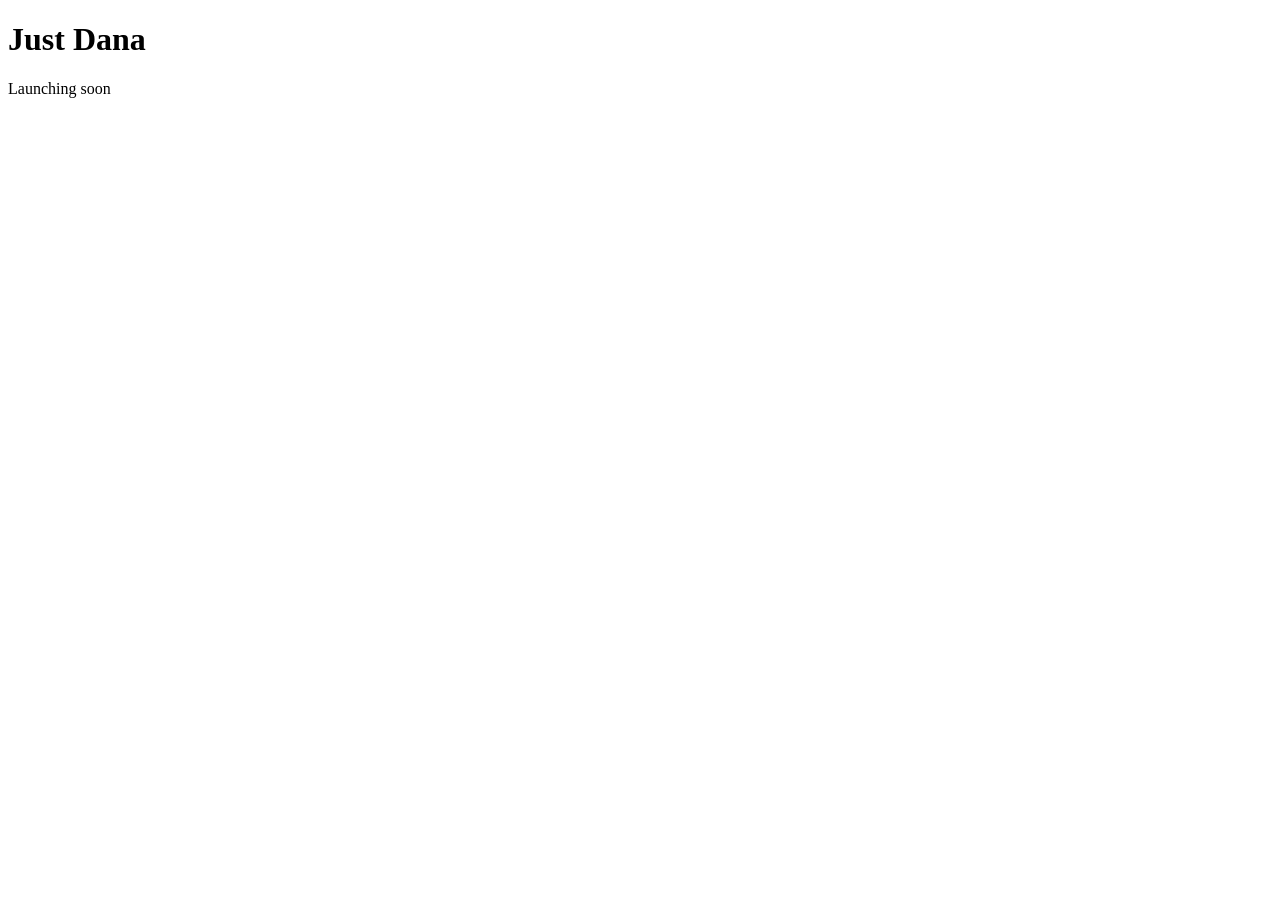
==== index.html @ 2b3ab72b "Create index.html for simple static website" ====
<!DOCTYPE html>
<html lang="en">
<head>
    <meta charset="UTF-8">
    <meta name="viewport" content="width=device-width, initial-scale=1.0">
    <link rel="stylesheet" href="styles.css">
    <title>Just Dana</title>
</head>
<body>
    <h1>Just Dana</h1>
    <p>Launching soon</p>
</body>
</html>
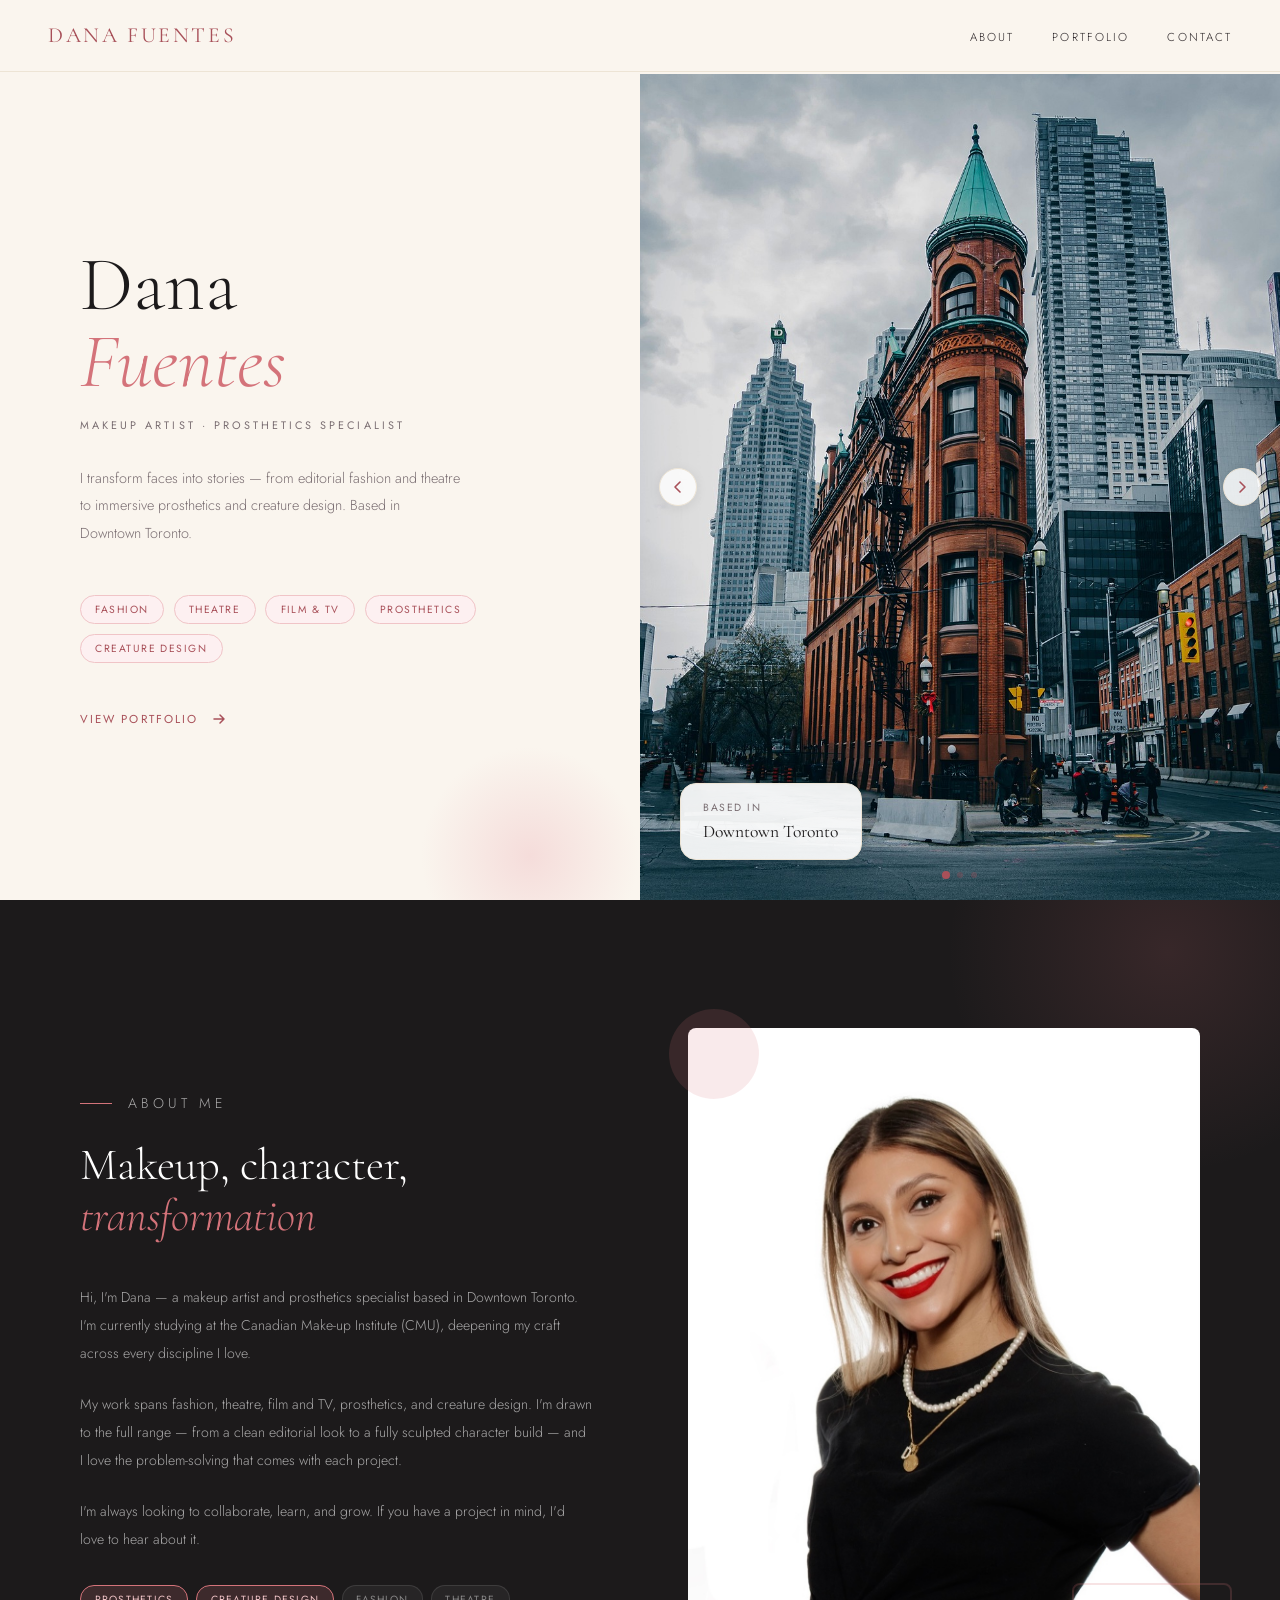
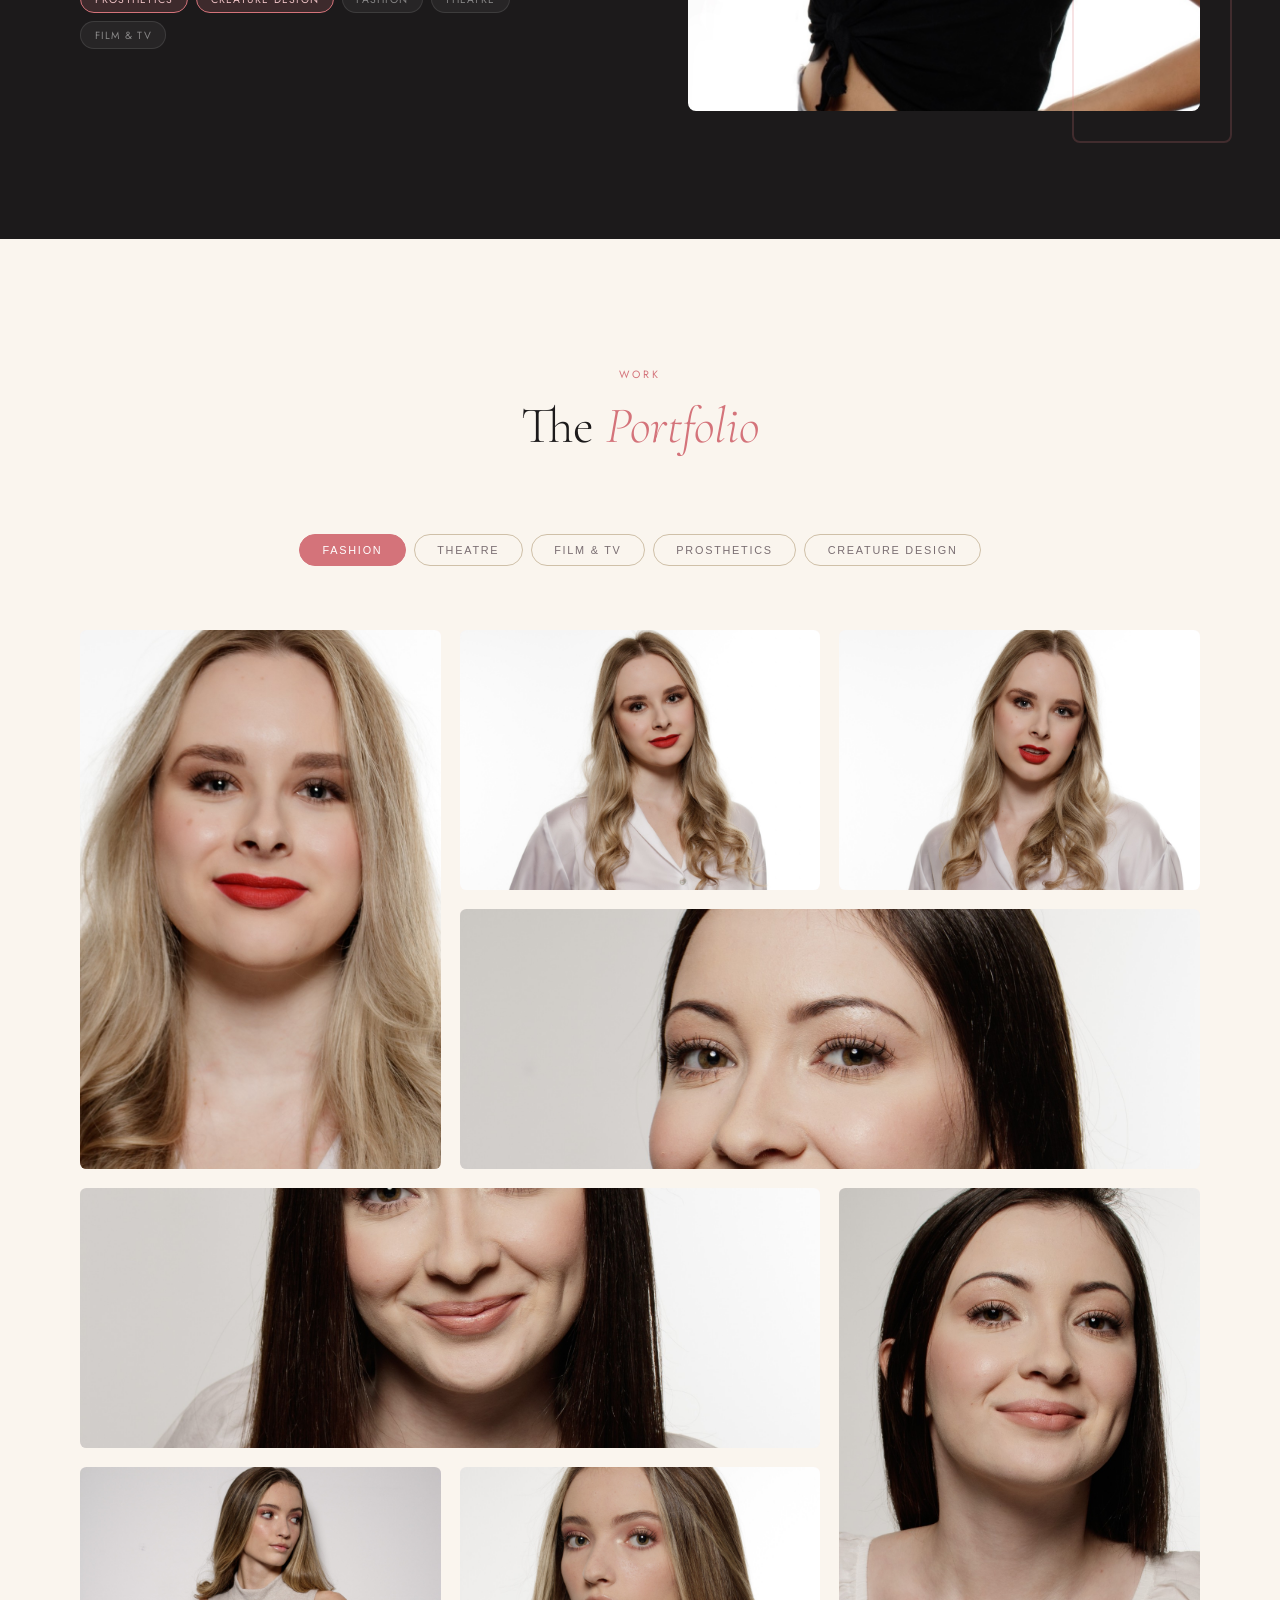
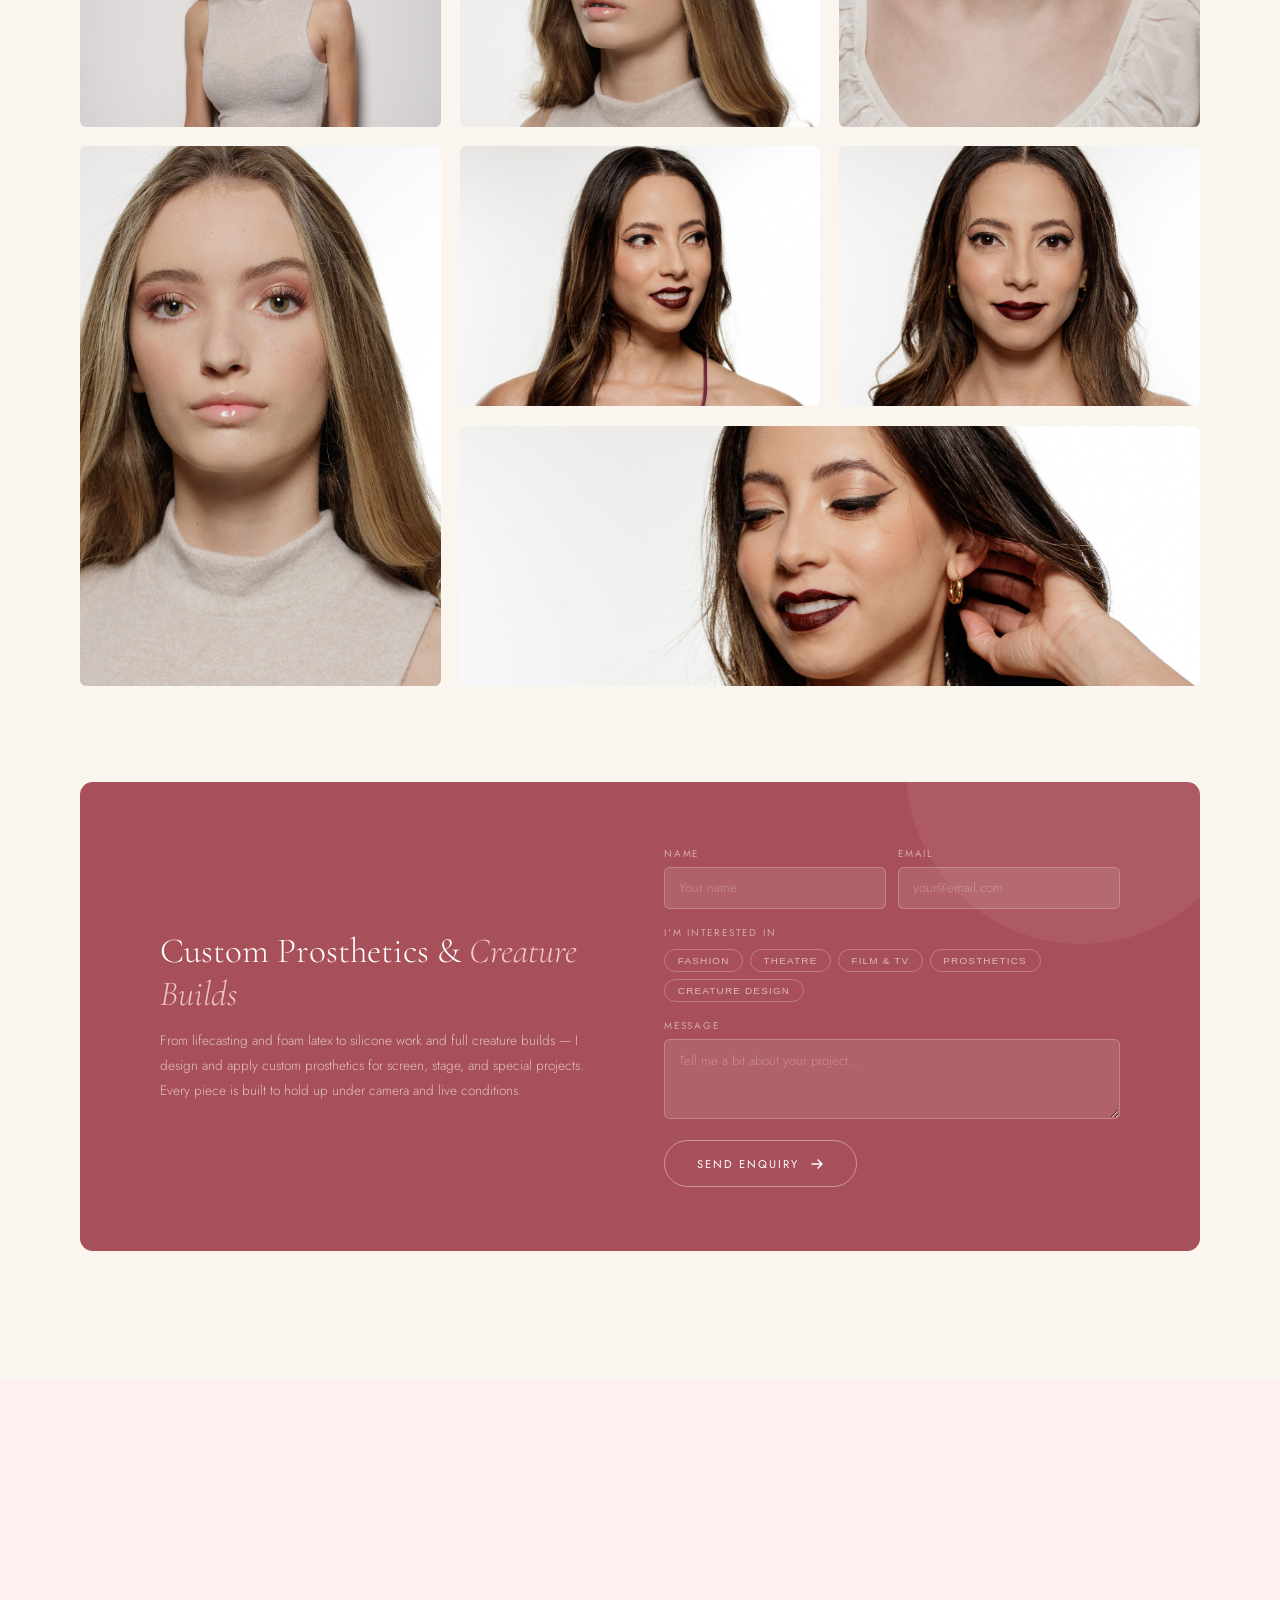
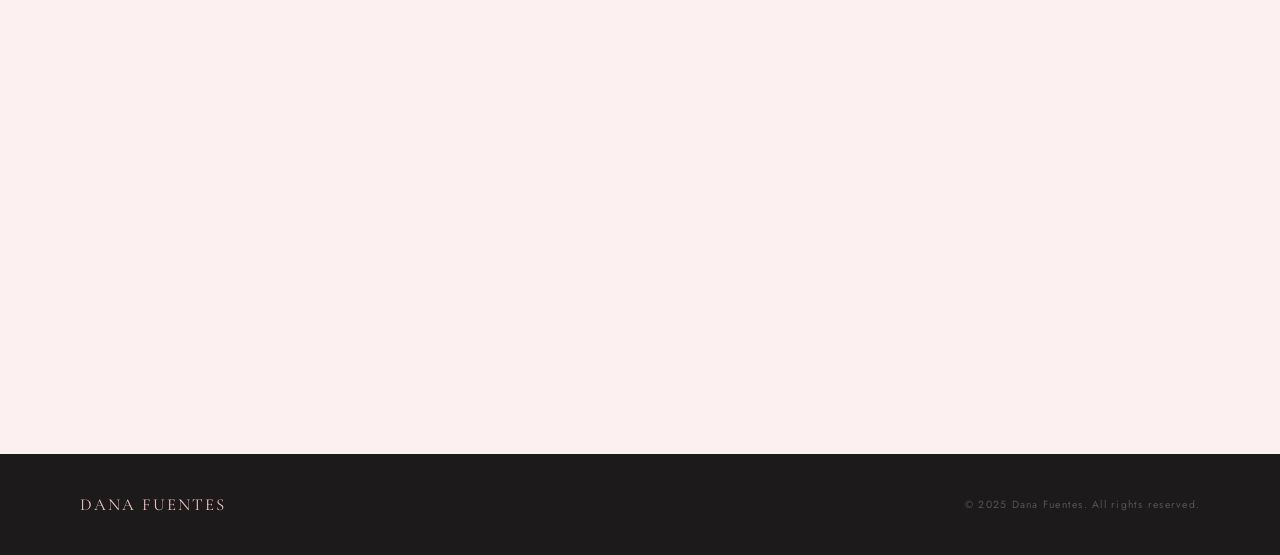
==== commit c2383ddf: "second revision" ====
--- a/index.html
+++ b/index.html
@@ -1,13 +1,498 @@
 <!DOCTYPE html>
 <html lang="en">
 <head>
-    <meta charset="UTF-8">
-    <meta name="viewport" content="width=device-width, initial-scale=1.0">
-    <link rel="stylesheet" href="styles.css">
-    <title>Just Dana</title>
+  <meta charset="UTF-8" />
+  <meta name="viewport" content="width=device-width, initial-scale=1.0" />
+  <title>Dana Fuentes — Makeup Artist &amp; Prosthetics Specialist</title>
+
+  <!-- Google Fonts -->
+  <link rel="preconnect" href="https://fonts.googleapis.com" />
+  <link rel="preconnect" href="https://fonts.gstatic.com" crossorigin />
+  <link href="https://fonts.googleapis.com/css2?family=Cormorant+Garamond:ital,wght@0,300;0,400;0,500;1,300;1,400&family=Jost:wght@200;300;400;500&display=swap" rel="stylesheet" />
+
+  <!-- Stylesheets — edit individual files in css/ -->
+  <link rel="stylesheet" href="css/variables.css" />  <!-- tokens, reset, shared -->
+  <link rel="stylesheet" href="css/nav.css" />         <!-- navigation bar -->
+  <link rel="stylesheet" href="css/hero.css" />        <!-- hero section -->
+  <link rel="stylesheet" href="css/about.css" />       <!-- about section -->
+  <link rel="stylesheet" href="css/portfolio.css" />   <!-- portfolio + booking -->
+  <link rel="stylesheet" href="css/contact.css" />     <!-- contact, footer, lightbox -->
 </head>
 <body>
-    <h1>Just Dana</h1>
-    <p>Launching soon</p>
+
+<!-- ── Navigation ── -->
+<nav id="main-nav">
+  <a href="#hero" class="nav-logo">Dana Fuentes</a>
+  <ul class="nav-links">
+    <li><a href="#about">About</a></li>
+    <li><a href="#portfolio">Portfolio</a></li>
+    <li><a href="#contact">Contact</a></li>
+  </ul>
+  <button class="hamburger" id="burger" aria-label="Open menu">
+    <span></span><span></span><span></span>
+  </button>
+</nav>
+
+<!-- Mobile fullscreen menu -->
+<div class="mobile-menu" id="mobile-menu">
+  <a href="#about"     class="mmlink">About</a>
+  <a href="#portfolio" class="mmlink">Portfolio</a>
+  <a href="#contact"   class="mmlink">Contact</a>
+</div>
+
+<!-- ══════════════════════════════════════════
+     SECTIONS — edit content in sections/ folder
+     ══════════════════════════════════════════ -->
+
+<!-- Hero: sections/hero.html -->
+<section id="hero">
+  <div class="hero-left">
+    <h1 class="hero-name">Dana<br><em>Fuentes</em></h1>
+    <p class="hero-eyebrow">Makeup Artist · Prosthetics Specialist</p>
+    <p class="hero-desc">
+      I transform faces into stories — from editorial fashion and theatre
+      to immersive prosthetics and creature design. Based in Downtown Toronto.
+    </p>
+    <div class="hero-tags">
+      <span class="tag">Fashion</span>
+      <span class="tag">Theatre</span>
+      <span class="tag">Film &amp; TV</span>
+      <span class="tag">Prosthetics</span>
+      <span class="tag">Creature Design</span>
+    </div>
+    <a href="#portfolio" class="hero-cta">
+      View Portfolio
+      <svg width="16" height="16" viewBox="0 0 16 16" fill="none">
+        <path d="M3 8h10M9 4l4 4-4 4" stroke="currentColor" stroke-width="1.5"
+              stroke-linecap="round" stroke-linejoin="round"/>
+      </svg>
+    </a>
+  </div>
+  <div class="hero-right">
+
+    <!--
+      HERO SLIDESHOW
+      Add photos by replacing each .hero-slide placeholder div with an <img> tag:
+        <img src="images/hero/01.jpg" alt="Dana Fuentes">
+      Add or remove .hero-slide divs to control how many slides appear.
+      The dots and arrows update automatically via JS.
+    -->
+    <div class="hero-slider" id="hero-slider">
+
+      <div class="hero-slide active">
+        <img src="images/hero/downtownToronto.jpg" alt="Toronto">
+        <!-- <div class="hero-placeholder">
+          <svg width="48" height="48" viewBox="0 0 48 48" fill="none">
+            <rect x="6" y="6" width="36" height="36" rx="4" stroke="currentColor" stroke-width="1.5"/>
+            <circle cx="24" cy="20" r="6" stroke="currentColor" stroke-width="1.5"/>
+            <path d="M10 42c0-7.732 6.268-14 14-14s14 6.268 14 14" stroke="currentColor" stroke-width="1.5" stroke-linecap="round"/>
+          </svg>
+          <span>Photo 1</span>
+        </div> -->
+      </div>
+
+      <div class="hero-slide">
+        <img src="images/hero/1_FASHION_DANA_HERNANDEZ-2313.JPG" alt="Dana Fuentes">
+        <!-- <div class="hero-placeholder">
+          <svg width="48" height="48" viewBox="0 0 48 48" fill="none">
+            <rect x="6" y="6" width="36" height="36" rx="4" stroke="currentColor" stroke-width="1.5"/>
+            <circle cx="24" cy="20" r="6" stroke="currentColor" stroke-width="1.5"/>
+            <path d="M10 42c0-7.732 6.268-14 14-14s14 6.268 14 14" stroke="currentColor" stroke-width="1.5" stroke-linecap="round"/>
+          </svg>
+          <span>Photo 2</span>
+        </div> -->
+      </div>
+      <div class="hero-slide">
+        <img src="images/hero/IMG_1471.jpg" alt="Dana Fuentes">
+      </div>
+    </div><!-- /hero-slider -->
+
+    <!-- Prev / Next arrows -->
+    <button class="hero-arrow hero-prev" id="hero-prev" aria-label="Previous photo">
+      <svg width="18" height="18" viewBox="0 0 18 18" fill="none">
+        <path d="M11 4L6 9l5 5" stroke="currentColor" stroke-width="1.6" stroke-linecap="round" stroke-linejoin="round"/>
+      </svg>
+    </button>
+    <button class="hero-arrow hero-next" id="hero-next" aria-label="Next photo">
+      <svg width="18" height="18" viewBox="0 0 18 18" fill="none">
+        <path d="M7 4l5 5-5 5" stroke="currentColor" stroke-width="1.6" stroke-linecap="round" stroke-linejoin="round"/>
+      </svg>
+    </button>
+
+    <!-- Dot indicators -->
+    <div class="hero-dots" id="hero-dots"></div>
+
+    <div class="hero-badge">
+      <p>Based in</p>
+      <strong>Downtown Toronto</strong>
+    </div>
+
+  </div>
+</section>
+
+<!-- About: sections/about.html -->
+<section id="about">
+  <div class="about-body reveal">
+    <p class="about-label">About Me</p>
+    <h2 class="about-heading">Makeup, character, <em>transformation</em></h2>
+    <p>Hi, I'm Dana — a makeup artist and prosthetics specialist based in Downtown
+    Toronto. I'm currently studying at the Canadian Make-up Institute (CMU), deepening
+    my craft across every discipline I love.</p>
+    <p>My work spans fashion, theatre, film and TV, prosthetics, and creature design.
+    I'm drawn to the full range — from a clean editorial look to a fully sculpted
+    character build — and I love the problem-solving that comes with each project.</p>
+    <p>I'm always looking to collaborate, learn, and grow. If you have a project in
+    mind, I'd love to hear about it.</p>
+    <div class="about-specialties">
+      <span class="spec-chip highlight">Prosthetics</span>
+      <span class="spec-chip highlight">Creature Design</span>
+      <span class="spec-chip">Fashion</span>
+      <span class="spec-chip">Theatre</span>
+      <span class="spec-chip">Film &amp; TV</span>
+    </div>
+  </div>
+  <div class="about-image-block reveal">
+    <div class="about-accent-dot"></div>
+    <div class="about-img-frame">
+      
+        <!-- ADD PORTRAIT — replace this inner div with: -->
+        <img src="images/about/IMG_1481.jpg" alt="Dana Fuentes">
+     
+      <!-- <div style="display:flex;flex-direction:column;align-items:center;gap:.8rem;
+                  color:rgba(255,255,255,.3);font-size:.7rem;letter-spacing:.12em;text-transform:uppercase">
+        <svg width="40" height="40" viewBox="0 0 40 40" fill="none">
+          <rect x="3" y="3" width="34" height="34" rx="4" stroke="currentColor" stroke-width="1.2"/>
+          <circle cx="20" cy="16" r="5" stroke="currentColor" stroke-width="1.2"/>
+          <path d="M8 36c0-6.627 5.373-12 12-12s12 5.373 12 12"
+                stroke="currentColor" stroke-width="1.2" stroke-linecap="round"/>
+        </svg>
+        <span>Add portrait photo</span>
+      </div> -->
+    </div>
+    <div class="about-accent-box"></div>
+  </div>
+</section>
+
+<!-- Portfolio: sections/portfolio.html -->
+<section id="portfolio">
+  <div class="section-header reveal">
+    <p class="section-eyebrow">Work</p>
+    <h2 class="section-title">The <em>Portfolio</em></h2>
+  </div>
+
+  <div class="portfolio-tabs reveal">
+    <button class="ptab active" data-cat="fashion">Fashion</button>
+    <button class="ptab" data-cat="theatre">Theatre</button>
+    <button class="ptab" data-cat="film">Film &amp; TV</button>
+    <button class="ptab" data-cat="prosthetics">Prosthetics</button>
+    <button class="ptab" data-cat="creature">Creature Design</button>
+  </div>
+
+  <!-- FASHION -->
+  <div class="portfolio-panel active" data-panel="fashion">
+    <div class="gallery-grid masonry">
+      <div class="gallery-item tall" onclick="openLightbox(this)">
+        <img src="images/fashion/1.jpg" alt="Photo 1" class="gallery-img">
+
+        <!-- <div class="img-placeholder">
+          <span class="cs-icon">
+            <svg width="22" height="22" viewBox="0 0 22 22" fill="none">
+              <rect x="1" y="1" width="20" height="20" rx="3" stroke="currentColor" stroke-width="1.2"/>
+              <circle cx="7.5" cy="8" r="2" stroke="currentColor" stroke-width="1.2"/>
+              <path d="M1 16l5-5 3 3 4-5 8 7" stroke="currentColor" stroke-width="1.2" stroke-linejoin="round"/>
+            </svg>
+          </span>
+          <span class="cs-badge">
+            Coming Soon
+          </span>
+          <span class="cs-text">
+            Photo 1
+          </span>
+        </div> -->
+        <div class="gallery-item-overlay">
+          <span class="gallery-item-label">
+            Fashion · 01
+          </span>
+        </div>
+      </div>
+
+      <div class="gallery-item" onclick="openLightbox(this)">
+        <img src="images/fashion/2.jpg" alt="Photo 2" class="gallery-img">
+        <!-- <div class="img-placeholder"><span class="cs-icon"><svg width="22" height="22" viewBox="0 0 22 22" fill="none"><rect x="1" y="1" width="20" height="20" rx="3" stroke="currentColor" stroke-width="1.2"/><circle cx="7.5" cy="8" r="2" stroke="currentColor" stroke-width="1.2"/><path d="M1 16l5-5 3 3 4-5 8 7" stroke="currentColor" stroke-width="1.2" stroke-linejoin="round"/></svg></span><span class="cs-badge">Coming Soon</span><span class="cs-text">Photo 2</span></div> -->
+        <div class="gallery-item-overlay"><span class="gallery-item-label">Fashion · 02</span></div>
+      </div>
+
+      <div class="gallery-item" onclick="openLightbox(this)">
+        <!-- <div class="img-placeholder"><span class="cs-icon"><svg width="22" height="22" viewBox="0 0 22 22" fill="none"><rect x="1" y="1" width="20" height="20" rx="3" stroke="currentColor" stroke-width="1.2"/><circle cx="7.5" cy="8" r="2" stroke="currentColor" stroke-width="1.2"/><path d="M1 16l5-5 3 3 4-5 8 7" stroke="currentColor" stroke-width="1.2" stroke-linejoin="round"/></svg></span><span class="cs-badge">Coming Soon</span><span class="cs-text">Photo 3</span></div> -->
+        <img src="images/fashion/3.jpg" alt="Photo 3" class="gallery-img">
+        <div class="gallery-item-overlay"><span class="gallery-item-label">Fashion · 03</span></div>
+      </div>
+      <div class="gallery-item wide" onclick="openLightbox(this)">
+        <!-- <div class="img-placeholder"><span class="cs-icon"><svg width="22" height="22" viewBox="0 0 22 22" fill="none"><rect x="1" y="1" width="20" height="20" rx="3" stroke="currentColor" stroke-width="1.2"/><circle cx="7.5" cy="8" r="2" stroke="currentColor" stroke-width="1.2"/><path d="M1 16l5-5 3 3 4-5 8 7" stroke="currentColor" stroke-width="1.2" stroke-linejoin="round"/></svg></span><span class="cs-badge">Coming Soon</span><span class="cs-text">Photo 4</span></div> -->
+        <img src="images/fashion/4.jpg" alt="Photo 4" class="gallery-img" style="object-position: 50% 20%;">
+        <div class="gallery-item-overlay"><span class="gallery-item-label">Fashion · 04</span></div></div>
+      
+        <div class="gallery-item wide" onclick="openLightbox(this)">
+        <!-- <div class="img-placeholder"><span class="cs-icon"><svg width="22" height="22" viewBox="0 0 22 22" fill="none"><rect x="1" y="1" width="20" height="20" rx="3" stroke="currentColor" stroke-width="1.2"/><circle cx="7.5" cy="8" r="2" stroke="currentColor" stroke-width="1.2"/><path d="M1 16l5-5 3 3 4-5 8 7" stroke="currentColor" stroke-width="1.2" stroke-linejoin="round"/></svg></span><span class="cs-badge">Coming Soon</span><span class="cs-text">Photo 5</span></div> -->
+        <img src="images/fashion/5.jpg" alt="Photo 5" class="gallery-img" style=" object-position: 50% 55%">
+        <div class="gallery-item-overlay"><span class="gallery-item-label">Fashion · 05</span></div>
+      </div>
+
+      <div class="gallery-item tall" onclick="openLightbox(this)">
+        <!-- <div class="img-placeholder"><span class="cs-icon"><svg width="22" height="22" viewBox="0 0 22 22" fill="none"><rect x="1" y="1" width="20" height="20" rx="3" stroke="currentColor" stroke-width="1.2"/><circle cx="7.5" cy="8" r="2" stroke="currentColor" stroke-width="1.2"/><path d="M1 16l5-5 3 3 4-5 8 7" stroke="currentColor" stroke-width="1.2" stroke-linejoin="round"/></svg></span><span class="cs-badge">Coming Soon</span><span class="cs-text">Photo 3</span></div> -->
+        <img src="images/fashion/6.jpg" alt="Photo 6" class="gallery-img">
+        <div class="gallery-item-overlay"><span class="gallery-item-label">Fashion · 06</span></div>
+      </div>
+
+      <div class="gallery-item" onclick="openLightbox(this)">
+        <!-- <div class="img-placeholder"><span class="cs-icon"><svg width="22" height="22" viewBox="0 0 22 22" fill="none"><rect x="1" y="1" width="20" height="20" rx="3" stroke="currentColor" stroke-width="1.2"/><circle cx="7.5" cy="8" r="2" stroke="currentColor" stroke-width="1.2"/><path d="M1 16l5-5 3 3 4-5 8 7" stroke="currentColor" stroke-width="1.2" stroke-linejoin="round"/></svg></span><span class="cs-badge">Coming Soon</span><span class="cs-text">Photo 3</span></div> -->
+        <img src="images/fashion/7.jpg" alt="Photo 7" class="gallery-img">
+        <div class="gallery-item-overlay"><span class="gallery-item-label">Fashion · 07</span></div>
+      </div>      
+      
+      <div class="gallery-item" onclick="openLightbox(this)">
+        <!-- <div class="img-placeholder"><span class="cs-icon"><svg width="22" height="22" viewBox="0 0 22 22" fill="none"><rect x="1" y="1" width="20" height="20" rx="3" stroke="currentColor" stroke-width="1.2"/><circle cx="7.5" cy="8" r="2" stroke="currentColor" stroke-width="1.2"/><path d="M1 16l5-5 3 3 4-5 8 7" stroke="currentColor" stroke-width="1.2" stroke-linejoin="round"/></svg></span><span class="cs-badge">Coming Soon</span><span class="cs-text">Photo 4</span></div> -->
+        <img src="images/fashion/8.jpg" alt="Photo 8" class="gallery-img" style="object-position: 50% 10%;">
+        <div class="gallery-item-overlay"><span class="gallery-item-label">Fashion · 08</span></div>
+      </div>
+      
+      <div class="gallery-item tall" onclick="openLightbox(this)">
+        <!-- <div class="img-placeholder"><span class="cs-icon"><svg width="22" height="22" viewBox="0 0 22 22" fill="none"><rect x="1" y="1" width="20" height="20" rx="3" stroke="currentColor" stroke-width="1.2"/><circle cx="7.5" cy="8" r="2" stroke="currentColor" stroke-width="1.2"/><path d="M1 16l5-5 3 3 4-5 8 7" stroke="currentColor" stroke-width="1.2" stroke-linejoin="round"/></svg></span><span class="cs-badge">Coming Soon</span><span class="cs-text">Photo 5</span></div> -->
+        <img src="images/fashion/9.jpg" alt="Photo 9" class="gallery-img">
+        <div class="gallery-item-overlay"><span class="gallery-item-label">Fashion · 09</span></div>
+      </div>
+
+       <div class="gallery-item" onclick="openLightbox(this)">
+        <!-- <div class="img-placeholder"><span class="cs-icon"><svg width="22" height="22" viewBox="0 0 22 22" fill="none"><rect x="1" y="1" width="20" height="20" rx="3" stroke="currentColor" stroke-width="1.2"/><circle cx="7.5" cy="8" r="2" stroke="currentColor" stroke-width="1.2"/><path d="M1 16l5-5 3 3 4-5 8 7" stroke="currentColor" stroke-width="1.2" stroke-linejoin="round"/></svg></span><span class="cs-badge">Coming Soon</span><span class="cs-text">Photo 3</span></div> -->
+        <img style="object-fit: cover; object-position: center;" src="images/fashion/10.jpg" alt="Photo 10" class="gallery-img">
+        <div class="gallery-item-overlay"><span class="gallery-item-label">Fashion · 10</span></div>
+      </div>
+      
+      <div class="gallery-item" onclick="openLightbox(this)">
+        <!-- <div class="img-placeholder"><span class="cs-icon"><svg width="22" height="22" viewBox="0 0 22 22" fill="none"><rect x="1" y="1" width="20" height="20" rx="3" stroke="currentColor" stroke-width="1.2"/><circle cx="7.5" cy="8" r="2" stroke="currentColor" stroke-width="1.2"/><path d="M1 16l5-5 3 3 4-5 8 7" stroke="currentColor" stroke-width="1.2" stroke-linejoin="round"/></svg></span><span class="cs-badge">Coming Soon</span><span class="cs-text">Photo 4</span></div> -->
+        <img src="images/fashion/11.jpg" alt="Photo 11" class="gallery-img" style="object-position: 50% 40%;">
+        <div class="gallery-item-overlay"><span class="gallery-item-label">Fashion · 11</span></div>
+      </div>     
+
+      <div class="gallery-item wide" onclick="openLightbox(this)">
+        <!-- <div class="img-placeholder"><span class="cs-icon"><svg width="22" height="22" viewBox="0 0 22 22" fill="none"><rect x="1" y="1" width="20" height="20" rx="3" stroke="currentColor" stroke-width="1.2"/><circle cx="7.5" cy="8" r="2" stroke="currentColor" stroke-width="1.2"/><path d="M1 16l5-5 3 3 4-5 8 7" stroke="currentColor" stroke-width="1.2" stroke-linejoin="round"/></svg></span><span class="cs-badge">Coming Soon</span><span class="cs-text">Photo 6</span></div> -->
+        <img src="images/fashion/12.jpg" alt="Photo 12" class="gallery-img" style="object-position: 50% 40%;">
+        <div class="gallery-item-overlay"><span class="gallery-item-label">Fashion · 12</span></div>
+      </div>
+    </div>
+  </div>
+
+  <!-- THEATRE -->
+  <div class="portfolio-panel" data-panel="theatre">
+    <div class="gallery-grid cols-3">
+      
+      <div class="gallery-item" onclick="openLightbox(this)">
+        <!-- <div class="img-placeholder"><span class="cs-icon"><svg width="22" height="22" viewBox="0 0 22 22" fill="none"><rect x="1" y="1" width="20" height="20" rx="3" stroke="currentColor" stroke-width="1.2"/><circle cx="7.5" cy="8" r="2" stroke="currentColor" stroke-width="1.2"/><path d="M1 16l5-5 3 3 4-5 8 7" stroke="currentColor" stroke-width="1.2" stroke-linejoin="round"/></svg></span><span class="cs-badge">Coming Soon</span><span class="cs-text">Photo 1</span></div> -->
+        <img src="images/theatre/1.jpg" alt="Photo 01" class="gallery-img" style="object-position: 50% 40%;">
+        <div class="gallery-item-overlay"><span class="gallery-item-label">Theatre · 01</span></div>
+      </div>
+      <div class="gallery-item" onclick="openLightbox(this)">
+        <!-- <div class="img-placeholder"><span class="cs-icon"><svg width="22" height="22" viewBox="0 0 22 22" fill="none"><rect x="1" y="1" width="20" height="20" rx="3" stroke="currentColor" stroke-width="1.2"/><circle cx="7.5" cy="8" r="2" stroke="currentColor" stroke-width="1.2"/><path d="M1 16l5-5 3 3 4-5 8 7" stroke="currentColor" stroke-width="1.2" stroke-linejoin="round"/></svg></span><span class="cs-badge">Coming Soon</span><span class="cs-text">Photo 1</span></div> -->
+        <img src="images/theatre/2.jpg" alt="Photo 02" class="gallery-img" style="object-position: 50% 40%;">
+        <div class="gallery-item-overlay"><span class="gallery-item-label">Theatre · 01</span></div>
+      </div>
+      <div class="gallery-item" onclick="openLightbox(this)">
+        <!-- <div class="img-placeholder"><span class="cs-icon"><svg width="22" height="22" viewBox="0 0 22 22" fill="none"><rect x="1" y="1" width="20" height="20" rx="3" stroke="currentColor" stroke-width="1.2"/><circle cx="7.5" cy="8" r="2" stroke="currentColor" stroke-width="1.2"/><path d="M1 16l5-5 3 3 4-5 8 7" stroke="currentColor" stroke-width="1.2" stroke-linejoin="round"/></svg></span><span class="cs-badge">Coming Soon</span><span class="cs-text">Photo 1</span></div> -->
+        <img src="images/theatre/3.jpg" alt="Photo 03" class="gallery-img" style="object-position: 50% 40%;">
+        <div class="gallery-item-overlay"><span class="gallery-item-label">Theatre · 01</span></div>
+      </div>
+       <div class="gallery-item" onclick="openLightbox(this)">
+        <!-- <div class="img-placeholder"><span class="cs-icon"><svg width="22" height="22" viewBox="0 0 22 22" fill="none"><rect x="1" y="1" width="20" height="20" rx="3" stroke="currentColor" stroke-width="1.2"/><circle cx="7.5" cy="8" r="2" stroke="currentColor" stroke-width="1.2"/><path d="M1 16l5-5 3 3 4-5 8 7" stroke="currentColor" stroke-width="1.2" stroke-linejoin="round"/></svg></span><span class="cs-badge">Coming Soon</span><span class="cs-text">Photo 1</span></div> -->
+        <img src="images/theatre/4.jpg" alt="Photo 04" class="gallery-img" style="object-position: 50% 40%;">
+        <div class="gallery-item-overlay"><span class="gallery-item-label">Theatre · 01</span></div>
+      </div>                 
+      <div class="gallery-item" onclick="openLightbox(this)">
+        <!-- <div class="img-placeholder"><span class="cs-icon"><svg width="22" height="22" viewBox="0 0 22 22" fill="none"><rect x="1" y="1" width="20" height="20" rx="3" stroke="currentColor" stroke-width="1.2"/><circle cx="7.5" cy="8" r="2" stroke="currentColor" stroke-width="1.2"/><path d="M1 16l5-5 3 3 4-5 8 7" stroke="currentColor" stroke-width="1.2" stroke-linejoin="round"/></svg></span><span class="cs-badge">Coming Soon</span><span class="cs-text">Photo 1</span></div> -->
+        <img src="images/theatre/5.jpg" alt="Photo 05" class="gallery-img" style="object-position: 50% 40%;">
+        <div class="gallery-item-overlay"><span class="gallery-item-label">Theatre · 01</span></div>
+      </div>
+    </div>
+  </div>
+
+  <!-- FILM & TV -->
+  <div class="portfolio-panel" data-panel="film">
+    <div class="gallery-grid cols-3">
+  
+      <div class="gallery-item" onclick="openLightbox(this)">
+        <img src="images/film-tv/1.jpg" alt="Photo 01" class="gallery-img" style="object-position: 50% 40%;">
+        <div class="gallery-item-overlay"><span class="gallery-item-label">Film &amp; TV · 01</span></div>
+      </div>
+      <div class="gallery-item" onclick="openLightbox(this)">
+        <img src="images/film-tv/2.jpg" alt="Photo 02" class="gallery-img" style="object-position: 50% 40%;">
+        <div class="gallery-item-overlay"><span class="gallery-item-label">Film &amp; TV · 01</span></div>
+      </div>      
+      <div class="gallery-item" onclick="openLightbox(this)">
+        <img src="images/film-tv/3.jpg" alt="Photo 03" class="gallery-img" style="object-position: 50% 40%;">
+        <div class="gallery-item-overlay"><span class="gallery-item-label">Film &amp; TV · 01</span></div>
+      </div>
+      <div class="gallery-item" onclick="openLightbox(this)">
+        <img src="images/film-tv/4.jpg" alt="Photo 04" class="gallery-img" style="object-position: 50% 40%;">
+        <div class="gallery-item-overlay"><span class="gallery-item-label">Film &amp; TV · 01</span></div>
+      </div>
+
+    </div>
+  </div>
+
+  <!-- PROSTHETICS -->
+  <div class="portfolio-panel" data-panel="prosthetics">
+    <div class="gallery-grid masonry">
+      <div class="gallery-item" onclick="openLightbox(this)">
+        <img src="images/prosthetics/1.jpg" alt="Photo 01" class="gallery-img" style="object-position: 50% 40%;">
+        <div class="gallery-item-overlay"><span class="gallery-item-label">Film &amp; TV · 01</span></div>
+      </div>
+      <div class="gallery-item" onclick="openLightbox(this)">
+        <img src="images/prosthetics/2.jpg" alt="Photo 02" class="gallery-img" style="object-position: 50% 40%;">
+        <div class="gallery-item-overlay"><span class="gallery-item-label">Film &amp; TV · 01</span></div>
+      </div>      
+      <div class="gallery-item" onclick="openLightbox(this)">
+        <img src="images/prosthetics/3.jpg" alt="Photo 03" class="gallery-img" style="object-position: 50% 40%;">
+        <div class="gallery-item-overlay"><span class="gallery-item-label">Film &amp; TV · 01</span></div>
+      </div>
+      <div class="gallery-item" onclick="openLightbox(this)">
+        <img src="images/prosthetics/4.jpg" alt="Photo 04" class="gallery-img" style="object-position: 50% 40%;">
+        <div class="gallery-item-overlay"><span class="gallery-item-label">Film &amp; TV · 01</span></div>
+      </div>
+
+    </div>
+  </div>
+
+  <!-- CREATURE DESIGN -->
+  <div class="portfolio-panel" data-panel="creature">
+    <div class="gallery-grid cols-2">
+      <div class="gallery-item" onclick="openLightbox(this)"><div class="img-placeholder"><span class="cs-icon"><svg width="22" height="22" viewBox="0 0 22 22" fill="none"><rect x="1" y="1" width="20" height="20" rx="3" stroke="currentColor" stroke-width="1.2"/><circle cx="7.5" cy="8" r="2" stroke="currentColor" stroke-width="1.2"/><path d="M1 16l5-5 3 3 4-5 8 7" stroke="currentColor" stroke-width="1.2" stroke-linejoin="round"/></svg></span><span class="cs-badge">Coming Soon</span><span class="cs-text">Photo 1</span></div><div class="gallery-item-overlay"><span class="gallery-item-label">Creature · 01</span></div></div>
+      <div class="gallery-item" onclick="openLightbox(this)"><div class="img-placeholder"><span class="cs-icon"><svg width="22" height="22" viewBox="0 0 22 22" fill="none"><rect x="1" y="1" width="20" height="20" rx="3" stroke="currentColor" stroke-width="1.2"/><circle cx="7.5" cy="8" r="2" stroke="currentColor" stroke-width="1.2"/><path d="M1 16l5-5 3 3 4-5 8 7" stroke="currentColor" stroke-width="1.2" stroke-linejoin="round"/></svg></span><span class="cs-badge">Coming Soon</span><span class="cs-text">Photo 2</span></div><div class="gallery-item-overlay"><span class="gallery-item-label">Creature · 02</span></div></div>
+      <div class="gallery-item" onclick="openLightbox(this)"><div class="img-placeholder"><span class="cs-icon"><svg width="22" height="22" viewBox="0 0 22 22" fill="none"><rect x="1" y="1" width="20" height="20" rx="3" stroke="currentColor" stroke-width="1.2"/><circle cx="7.5" cy="8" r="2" stroke="currentColor" stroke-width="1.2"/><path d="M1 16l5-5 3 3 4-5 8 7" stroke="currentColor" stroke-width="1.2" stroke-linejoin="round"/></svg></span><span class="cs-badge">Coming Soon</span><span class="cs-text">Photo 3</span></div><div class="gallery-item-overlay"><span class="gallery-item-label">Creature · 03</span></div></div>
+      <div class="gallery-item" onclick="openLightbox(this)"><div class="img-placeholder"><span class="cs-icon"><svg width="22" height="22" viewBox="0 0 22 22" fill="none"><rect x="1" y="1" width="20" height="20" rx="3" stroke="currentColor" stroke-width="1.2"/><circle cx="7.5" cy="8" r="2" stroke="currentColor" stroke-width="1.2"/><path d="M1 16l5-5 3 3 4-5 8 7" stroke="currentColor" stroke-width="1.2" stroke-linejoin="round"/></svg></span><span class="cs-badge">Coming Soon</span><span class="cs-text">Photo 4</span></div><div class="gallery-item-overlay"><span class="gallery-item-label">Creature · 04</span></div></div>
+    </div>
+  </div>
+
+  <!-- Booking callout -->
+  <div class="prosthetics-callout reveal">
+    <div>
+      <h3>Custom Prosthetics &amp; <em>Creature Builds</em></h3>
+      <p>From lifecasting and foam latex to silicone work and full creature builds — I design
+      and apply custom prosthetics for screen, stage, and special projects. Every piece is
+      built to hold up under camera and live conditions.</p>
+    </div>
+    <!--
+      FORMSPREE SETUP (one-time, free):
+      1. Go to https://formspree.io and sign up
+      2. Create a new form → copy your form ID (looks like "xpwzabcd")
+      3. Replace YOUR_FORM_ID below with that ID
+      That's it — Formspree delivers submissions straight to danafh4@gmail.com.
+    -->
+    <form class="booking-form" id="booking-form" action="https://formspree.io/f/YOUR_FORM_ID" method="POST">
+      <!-- Formspree config: reply-to sender, custom subject -->
+      <input type="hidden" name="_replyto" value="">
+      <input type="hidden" name="_subject" id="form-subject" value="Booking Enquiry">
+      <!-- Honeypot spam trap — leave empty -->
+      <input type="text" name="_gotcha" style="display:none">
+
+      <div class="form-row">
+        <label>Name
+          <input type="text" name="name" placeholder="Your name" required>
+        </label>
+        <label>Email
+          <input type="email" name="email" placeholder="your@email.com" required
+                 oninput="document.querySelector('[name=_replyto]').value=this.value">
+        </label>
+      </div>
+      <label>I'm interested in
+        <!-- Selected categories are written into this hidden field on submit -->
+        <input type="hidden" name="interested_in" id="interested-in-field">
+        <div class="form-cats">
+          <button type="button" class="fcat" data-val="Fashion">Fashion</button>
+          <button type="button" class="fcat" data-val="Theatre">Theatre</button>
+          <button type="button" class="fcat" data-val="Film &amp; TV">Film &amp; TV</button>
+          <button type="button" class="fcat" data-val="Prosthetics">Prosthetics</button>
+          <button type="button" class="fcat" data-val="Creature Design">Creature Design</button>
+        </div>
+      </label>
+      <label>Message
+        <textarea name="message" placeholder="Tell me a bit about your project…"></textarea>
+      </label>
+      <button type="submit" class="submit-btn" id="submit-btn">
+        Send enquiry
+        <svg width="14" height="14" viewBox="0 0 14 14" fill="none">
+          <path d="M2 7h10M8 3l4 4-4 4" stroke="currentColor" stroke-width="1.5"
+                stroke-linecap="round" stroke-linejoin="round"/>
+        </svg>
+      </button>
+      <div class="form-success" id="form-success">
+        Thanks! I'll be in touch soon.
+      </div>
+    </form>
+  </div>
+</section>
+
+<!-- Contact: sections/contact.html -->
+<section id="contact">
+  <div class="section-header reveal">
+    <p class="section-eyebrow">Get in touch</p>
+    <h2 class="section-title">Let's create <em>together</em></h2>
+  </div>
+  <p class="section-sub reveal">
+    Available for editorial shoots, productions, theatre runs, and custom prosthetics
+    work across Toronto and beyond. I'd love to work together.
+  </p>
+  <div class="contact-cards reveal">
+    <a href="mailto:danafh4@gmail.com" class="contact-card email">
+      <div class="cc-icon">
+        <svg width="18" height="18" viewBox="0 0 18 18" fill="none">
+          <rect x="2" y="4" width="14" height="10" rx="2" stroke="currentColor" stroke-width="1.4"/>
+          <path d="M2 6l7 5 7-5" stroke="currentColor" stroke-width="1.4" stroke-linecap="round"/>
+        </svg>
+      </div>
+      <div><p class="cc-label">Email</p><p class="cc-value">
+        <!-- danafh4@gmail.com -->
+      </p></div>
+    </a>
+    <a href="https://instagram.com/ddfh9_" target="_blank" rel="noopener" class="contact-card insta">
+      <div class="cc-icon">
+        <svg width="18" height="18" viewBox="0 0 18 18" fill="none">
+          <rect x="2" y="2" width="14" height="14" rx="4" stroke="currentColor" stroke-width="1.4"/>
+          <circle cx="9" cy="9" r="3.5" stroke="currentColor" stroke-width="1.4"/>
+          <circle cx="13" cy="5" r=".8" fill="currentColor"/>
+        </svg>
+      </div>
+      <div><p class="cc-label">Instagram</p><p class="cc-value">
+        <!-- @ddfh9_ -->
+      </p></div>
+    </a>
+  </div>
+  <p class="location-line reveal">
+    <svg width="14" height="14" viewBox="0 0 14 14" fill="none">
+      <path d="M7 1C4.791 1 3 2.791 3 5c0 3.5 4 8 4 8s4-4.5 4-8c0-2.209-1.791-4-4-4z" stroke="currentColor" stroke-width="1.3"/>
+      <circle cx="7" cy="5" r="1.2" stroke="currentColor" stroke-width="1.2"/>
+    </svg>
+    Downtown Toronto, Ontario
+  </p>
+</section>
+
+<footer>
+  <span class="foot-logo">Dana Fuentes</span>
+  <span class="foot-copy">&copy; 2025 Dana Fuentes. All rights reserved.</span>
+</footer>
+
+<div class="lightbox" id="lightbox">
+  <button class="lightbox-close" onclick="closeLightbox()">&#10005;</button>
+  <img id="lightbox-img" src="" alt="" />
+</div>
+
+<!-- ══════════════════════════════════════════
+     SCRIPTS — edit individual files in js/
+     ══════════════════════════════════════════ -->
+<script src="js/reveal.js"></script>
+<script src="js/nav.js"></script>
+<script src="js/hero-slider.js"></script>
+<script src="js/portfolio.js"></script>
+<script src="js/consult.js"></script>
+<script src="js/lightbox.js"></script>
+
 </body>
 </html>
--- a/css/variables.css
+++ b/css/variables.css
@@ -0,0 +1,60 @@
+/* ============================================================
+   variables.css — Design tokens for Dana Fuentes portfolio
+   Edit colour palette and typography here.
+   ============================================================ */
+
+:root {
+  /* ── Palette ── */
+  --pink:       #d4737a;   /* primary accent — used for CTAs, headings, highlights */
+  --pink-lt:    #f0c4c7;   /* soft tint — backgrounds, glows */
+  --pink-xs:    #fdf0f1;   /* near-white pink — section backgrounds */
+  --pink-dk:    #a85059;   /* deep rose — hover states, strong accents */
+
+  --beige:      #faf5ee;   /* page base background */
+  --beige-md:   #ede4d5;   /* borders, dividers */
+  --beige-dk:   #cfc0a8;   /* muted borders */
+
+  --green:      #4a6b57;   /* secondary accent — used sparingly */
+  --green-lt:   #7a9e8a;
+  --green-xs:   #eaf0ec;
+
+  --dark:       #1c1a1b;   /* near-black for dark sections */
+  --text:       #2c2528;   /* body text */
+  --text-lt:    #7a6e72;   /* muted text */
+
+  /* ── Typography ── */
+  --font-display: 'Cormorant Garamond', serif;
+  --font-body:    'Jost', sans-serif;
+
+  /* ── Spacing ── */
+  --section-pad:  8rem 5rem;
+  --section-pad-sm: 5rem 2rem;
+}
+
+/* ── Reset ── */
+*, *::before, *::after { box-sizing: border-box; margin: 0; padding: 0; }
+html { scroll-behavior: smooth; }
+body {
+  font-family: var(--font-body);
+  background-color: var(--beige);
+  color: var(--text);
+  overflow-x: hidden;
+}
+
+/* ── Shared reveal animation ── */
+.reveal { opacity: 1; transform: translateY(0); transition: opacity .7s ease, transform .7s ease; }
+.js-reveal .reveal { opacity: 0; transform: translateY(28px); }
+.reveal.visible { opacity: 1; transform: translateY(0); }
+
+/* ── Shared section labels ── */
+.section-eyebrow {
+  font-size: .66rem; letter-spacing: .28em; text-transform: uppercase;
+  color: var(--pink); margin-bottom: 1rem;
+}
+.section-title {
+  font-family: var(--font-display);
+  font-size: clamp(2.8rem, 4vw, 4.5rem);
+  font-weight: 300; line-height: 1.1; color: var(--dark);
+}
+.section-title em { font-style: italic; color: var(--pink); }
+.section-header { text-align: center; margin-bottom: 5rem; }
--- a/css/nav.css
+++ b/css/nav.css
@@ -0,0 +1,68 @@
+/* ============================================================
+   nav.css — Top navigation bar + mobile menu
+   ============================================================ */
+
+nav {
+  position: fixed; top: 0; left: 0; right: 0; z-index: 100;
+  display: flex; align-items: center; justify-content: space-between;
+  padding: 1.4rem 3rem;
+  background: rgba(250, 245, 238, 0.9);
+  backdrop-filter: blur(14px);
+  border-bottom: 1px solid var(--beige-md);
+  transition: padding .3s;
+}
+nav.scrolled { padding: 1rem 3rem; }
+
+.nav-logo {
+  font-family: var(--font-display);
+  font-size: 1.35rem; font-weight: 400;
+  letter-spacing: .12em; text-transform: uppercase;
+  color: var(--pink-dk); text-decoration: none;
+}
+
+.nav-links { display: flex; gap: 2.4rem; list-style: none; }
+.nav-links a {
+  font-size: .72rem; font-weight: 300; letter-spacing: .18em;
+  text-transform: uppercase; color: var(--text); text-decoration: none;
+  position: relative; padding-bottom: 3px; transition: color .25s;
+}
+.nav-links a::after {
+  content: ''; position: absolute; bottom: 0; left: 0;
+  width: 0; height: 1px; background: var(--pink); transition: width .3s;
+}
+.nav-links a:hover { color: var(--pink-dk); }
+.nav-links a:hover::after { width: 100%; }
+
+/* Hamburger */
+.hamburger {
+  display: none; flex-direction: column; gap: 5px;
+  cursor: pointer; background: none; border: none; padding: 4px;
+}
+.hamburger span { display: block; width: 24px; height: 1.5px; background: var(--text); transition: all .3s; }
+.hamburger.open span:nth-child(1) { transform: translateY(6.5px) rotate(45deg); }
+.hamburger.open span:nth-child(2) { opacity: 0; }
+.hamburger.open span:nth-child(3) { transform: translateY(-6.5px) rotate(-45deg); }
+
+/* Mobile fullscreen menu */
+.mobile-menu {
+  display: none; position: fixed; inset: 0;
+  background: rgba(250, 245, 238, 0.96);
+  backdrop-filter: blur(18px);
+  -webkit-backdrop-filter: blur(18px);
+  z-index: 99;
+  flex-direction: column; align-items: center; justify-content: center; gap: 1.8rem;
+}
+.mobile-menu.open { display: flex; }
+.mobile-menu a {
+  font-family: var(--font-body); font-size: .78rem;
+  font-weight: 300; letter-spacing: .28em; text-transform: uppercase;
+  color: var(--text-lt); text-decoration: none;
+  transition: color .2s;
+}
+.mobile-menu a:hover { color: var(--pink); }
+
+@media (max-width: 900px) {
+  nav { padding: 1.2rem 1.8rem; }
+  .nav-links { display: none; }
+  .hamburger { display: flex; }
+}
--- a/css/hero.css
+++ b/css/hero.css
@@ -0,0 +1,146 @@
+/* ============================================================
+   hero.css — Hero / landing section styles
+   ============================================================ */
+
+#hero {
+  min-height: 100svh;
+  display: grid; grid-template-columns: 1fr 1fr;
+  padding-top: 74px; overflow: hidden;
+}
+
+/* ── Left panel ── */
+.hero-left {
+  display: flex; flex-direction: column; justify-content: center;
+  padding: 6rem 4rem 6rem 5rem; position: relative;
+}
+/* Subtle pink glow — bottom right, away from text */
+.hero-left::before {
+  content: ''; position: absolute;
+  bottom: -8%; right: 0;
+  width: 220px; height: 220px; border-radius: 50%;
+  background: radial-gradient(circle, var(--pink-lt) 0%, transparent 70%);
+  pointer-events: none; opacity: .5;
+}
+
+.hero-name {
+  font-family: var(--font-display);
+  font-size: clamp(3.5rem, 6vw, 6rem);
+  font-weight: 300; line-height: 1.0;
+  color: var(--dark); margin-bottom: 1rem;
+}
+.hero-name em { display: block; font-style: italic; color: var(--pink); }
+
+.hero-eyebrow {
+  font-size: .68rem; font-weight: 400;
+  letter-spacing: .28em; text-transform: uppercase;
+  color: var(--text-lt); margin-bottom: 2rem;
+}
+
+.hero-desc {
+  font-size: .9rem; font-weight: 300; line-height: 1.9;
+  color: var(--text-lt); max-width: 380px; margin-bottom: 3rem;
+}
+
+.hero-tags { display: flex; flex-wrap: wrap; gap: .6rem; margin-bottom: 3rem; }
+.tag {
+  font-size: .65rem; letter-spacing: .14em; text-transform: uppercase;
+  padding: .38rem .9rem; border: 1px solid var(--pink-lt);
+  border-radius: 999px; color: var(--pink-dk);
+  background: var(--pink-xs); transition: all .25s; cursor: default;
+}
+.tag:hover { background: var(--pink); color: #fff; border-color: var(--pink); }
+
+.hero-cta {
+  display: inline-flex; align-items: center; gap: .8rem;
+  font-size: .72rem; letter-spacing: .18em; text-transform: uppercase;
+  font-weight: 400; color: var(--pink-dk); text-decoration: none; transition: gap .3s;
+}
+.hero-cta svg { transition: transform .3s; }
+.hero-cta:hover { gap: 1.2rem; }
+.hero-cta:hover svg { transform: translateX(4px); }
+
+/* ── Right panel — slideshow ── */
+.hero-right {
+  position: relative;
+  background: var(--pink-xs);
+  overflow: hidden;
+}
+.hero-right::before {
+  content: ''; position: absolute; bottom: -8%; right: -8%;
+  width: 380px; height: 380px; border-radius: 50%;
+  background: var(--pink-lt); opacity: .5; pointer-events: none; z-index: 0;
+}
+.hero-right::after {
+  content: ''; position: absolute; top: -6%; left: -6%;
+  width: 180px; height: 180px; border-radius: 50%;
+  background: var(--green-xs); opacity: .65; pointer-events: none; z-index: 0;
+}
+
+/* Slider track */
+.hero-slider {
+  position: relative; width: 100%; height: 100%; min-height: 600px;
+  z-index: 1;
+}
+
+/* Individual slides */
+.hero-slide {
+  position: absolute; inset: 0;
+  opacity: 0; transition: opacity .65s ease;
+  display: flex; align-items: center; justify-content: center;
+}
+.hero-slide.active { opacity: 1; }
+.hero-slide img { width: 100%; height: 100%; object-fit: cover; display: block; }
+
+/* Placeholder tiles */
+.hero-placeholder {
+  width: 100%; height: 100%;
+  display: flex; flex-direction: column; align-items: center; justify-content: center;
+  gap: 1rem; color: var(--pink-lt);
+  font-size: .72rem; letter-spacing: .14em; text-transform: uppercase;
+}
+.hero-placeholder svg { opacity: .35; }
+
+/* Prev / Next arrows */
+.hero-arrow {
+  position: absolute; top: 50%; transform: translateY(-50%);
+  z-index: 3; background: rgba(255,255,255,.82); border: 1px solid var(--beige-md);
+  border-radius: 50%; width: 38px; height: 38px;
+  display: flex; align-items: center; justify-content: center;
+  cursor: pointer; color: var(--pink-dk);
+  box-shadow: 0 2px 12px rgba(28,26,27,.08);
+  transition: background .2s, transform .2s;
+}
+.hero-arrow:hover { background: #fff; transform: translateY(-50%) scale(1.08); }
+.hero-prev { left: 1.2rem; }
+.hero-next { right: 1.2rem; }
+
+/* Dot indicators */
+.hero-dots {
+  position: absolute; bottom: 1.4rem; left: 50%; transform: translateX(-50%);
+  z-index: 3; display: flex; gap: .5rem; align-items: center;
+}
+.hero-dot {
+  width: 6px; height: 6px; border-radius: 50%;
+  background: rgba(168,80,89,.3); border: none; padding: 0; cursor: pointer;
+  transition: background .25s, transform .25s;
+}
+.hero-dot.active {
+  background: var(--pink-dk); transform: scale(1.35);
+}
+
+.hero-badge {
+  position: absolute; bottom: 2.5rem; left: 2.5rem; z-index: 4;
+  background: rgba(255,255,255,.92); border: 1px solid var(--beige-md);
+  border-radius: 1rem; padding: 1rem 1.4rem;
+  box-shadow: 0 8px 32px rgba(28,26,27,.06);
+}
+.hero-badge p { font-size: .65rem; letter-spacing: .14em; text-transform: uppercase; color: var(--text-lt); margin-bottom: .3rem; }
+.hero-badge strong { font-family: var(--font-display); font-size: 1.1rem; font-weight: 400; color: var(--dark); }
+
+@media (max-width: 900px) {
+  #hero { grid-template-columns: 1fr; min-height: auto; }
+  .hero-left { padding: 4rem 2rem; }
+  .hero-right { min-height: 60vw; }
+  .hero-slider { min-height: 60vw; }
+  .hero-placeholder { min-height: 60vw; }
+}
--- a/css/about.css
+++ b/css/about.css
@@ -0,0 +1,77 @@
+/* ============================================================
+   about.css — About section styles
+   ============================================================ */
+
+#about {
+  padding: var(--section-pad);
+  display: grid; grid-template-columns: 1fr 1fr;
+  gap: 6rem; align-items: center;
+  background: var(--dark); color: #fff;
+  position: relative; overflow: hidden;
+}
+/* Pink glow accent */
+#about::before {
+  content: ''; position: absolute; top: -20%; right: -10%;
+  width: 480px; height: 480px; border-radius: 50%;
+  background: radial-gradient(circle, rgba(212,115,122,.15) 0%, transparent 65%);
+}
+
+.about-label {
+  font-size: .66rem; letter-spacing: .28em; text-transform: uppercase;
+  color: var(--pink-lt); margin-bottom: 1.4rem;
+  display: flex; align-items: center; gap: 1rem;
+}
+.about-label::before {
+  content: ''; display: inline-block;
+  width: 32px; height: 1px; background: var(--pink);
+}
+
+.about-heading {
+  font-family: var(--font-display);
+  font-size: clamp(2.4rem, 3.5vw, 3.6rem);
+  font-weight: 300; line-height: 1.15; margin-bottom: 2.5rem; color: #fff;
+}
+.about-heading em { font-style: italic; color: var(--pink); }
+
+.about-body p {
+  font-size: .88rem; font-weight: 300; line-height: 2;
+  color: rgba(255,255,255,.62); margin-bottom: 1.4rem;
+}
+
+.about-specialties { display: flex; flex-wrap: wrap; gap: .5rem; margin-top: 2rem; }
+.spec-chip {
+  font-size: .65rem; letter-spacing: .12em; text-transform: uppercase;
+  padding: .35rem .85rem; border-radius: 999px;
+  background: rgba(255,255,255,.05); border: 1px solid rgba(255,255,255,.1);
+  color: rgba(255,255,255,.45);
+}
+.spec-chip.highlight {
+  background: rgba(212,115,122,.18); border-color: var(--pink);
+  color: var(--pink-lt);
+}
+
+/* ── Image frame ── */
+.about-image-block { position: relative; }
+
+.about-accent-dot {
+  position: absolute; top: -1.2rem; left: -1.2rem;
+  width: 90px; height: 90px; border-radius: 50%;
+  background: var(--pink); opacity: .15;
+}
+
+.about-img-frame {
+  width: 100%; aspect-ratio: 3/4;
+  background: var(--pink-dk); border-radius: .5rem;
+  overflow: hidden; display: flex; align-items: center; justify-content: center;
+}
+.about-img-frame img { width: 100%; height: 100%; object-fit: cover; display: block; }
+
+.about-accent-box {
+  position: absolute; bottom: -2rem; right: -2rem;
+  width: 160px; height: 160px;
+  border: 2px solid var(--pink); border-radius: .5rem; opacity: .2;
+}
+
+@media (max-width: 900px) {
+  #about { grid-template-columns: 1fr; padding: var(--section-pad-sm); gap: 3rem; }
+}
--- a/css/portfolio.css
+++ b/css/portfolio.css
@@ -0,0 +1,191 @@
+/* ============================================================
+   portfolio.css — Portfolio tabs, gallery grids, callout block
+   ============================================================ */
+
+#portfolio { padding: var(--section-pad); background: var(--beige); }
+
+/* ── Category tabs ── */
+.portfolio-tabs {
+  display: flex; justify-content: center; flex-wrap: wrap;
+  gap: .5rem; margin-bottom: 4rem;
+}
+.ptab {
+  font-size: .68rem; letter-spacing: .16em; text-transform: uppercase;
+  padding: .55rem 1.4rem; border-radius: 999px;
+  border: 1.5px solid var(--beige-dk);
+  background: transparent; color: var(--text-lt);
+  cursor: pointer; transition: all .25s;
+}
+.ptab:hover, .ptab.active {
+  background: var(--pink); border-color: var(--pink); color: #fff;
+}
+.ptab[data-cat="prosthetics"]:hover,
+.ptab[data-cat="prosthetics"].active {
+  background: var(--pink-dk); border-color: var(--pink-dk);
+}
+.ptab[data-cat="creature"]:hover,
+.ptab[data-cat="creature"].active {
+  background: var(--dark); border-color: var(--dark);
+}
+
+/* ── Panels ── */
+.portfolio-panel { display: none; }
+.portfolio-panel.active { display: block; }
+
+/* ── Gallery grids ── */
+.gallery-grid { display: grid; gap: 1.2rem; }
+.gallery-grid.cols-3 { grid-template-columns: repeat(3, 1fr); }
+.gallery-grid.cols-2 { grid-template-columns: repeat(2, 1fr); }
+.gallery-grid.masonry {
+  grid-template-columns: repeat(3, 1fr);
+  grid-auto-rows: 260px;
+}
+.gallery-grid.masonry .tall { grid-row: span 2; }
+.gallery-grid.masonry .wide { grid-column: span 2; }
+
+/* ── Gallery items ── */
+.gallery-item {
+  position: relative; overflow: hidden;
+  border-radius: .4rem; background: var(--pink-xs); cursor: pointer;
+}
+.gallery-grid:not(.masonry) .gallery-item { aspect-ratio: 3/4; }
+.gallery-grid.masonry .gallery-item { height: 100%; }
+
+.gallery-item img {
+  width: 100%; 
+  height: 100%; 
+  object-fit: cover; 
+  display: block;
+  object-position: top;
+  /* object-position: center; */
+  transition: transform .6s cubic-bezier(.25,.46,.45,.94);
+  
+}
+.gallery-item:hover img { transform: scale(1.06); }
+
+.gallery-item-overlay {
+  position: absolute; inset: 0;
+  background: linear-gradient(to top, rgba(28,26,27,.78) 0%, transparent 55%);
+  opacity: 0; transition: opacity .35s;
+  display: flex; align-items: flex-end; padding: 1.5rem;
+}
+.gallery-item:hover .gallery-item-overlay { opacity: 1; }
+.gallery-item-label { font-size: .7rem; letter-spacing: .14em; text-transform: uppercase; color: rgba(255,255,255,.88); }
+
+/* Placeholder tile — "Coming Soon" */
+.img-placeholder {
+  width: 100%; height: 100%;
+  display: flex; flex-direction: column; align-items: center;
+  justify-content: center; gap: .9rem;
+  background: var(--pink-xs);
+  transition: background .3s;
+}
+.img-placeholder .cs-icon { opacity: .28; color: var(--pink-dk); }
+.img-placeholder .cs-text {
+  font-size: .62rem; letter-spacing: .22em; text-transform: uppercase;
+  color: var(--pink-dk); opacity: .45;
+}
+.img-placeholder .cs-badge {
+  font-family: var(--font-display); font-size: 1.05rem; font-style: italic;
+  font-weight: 300; color: var(--pink); opacity: .65;
+}
+.gallery-item:hover .img-placeholder { background: var(--pink-lt); }
+.gallery-item:hover .img-placeholder .cs-icon,
+.gallery-item:hover .img-placeholder .cs-text,
+.gallery-item:hover .img-placeholder .cs-badge { opacity: 1; }
+
+/* ── Prosthetics / booking callout ── */
+.prosthetics-callout {
+  margin: 6rem 0 0; padding: 4rem 5rem;
+  background: var(--pink-dk); border-radius: .8rem;
+  display: grid; grid-template-columns: 1fr 1fr;
+  gap: 3rem; align-items: center;
+  position: relative; overflow: hidden;
+}
+.prosthetics-callout::before {
+  content: ''; position: absolute; right: -5%; top: -40%;
+  width: 350px; height: 350px; border-radius: 50%;
+  background: rgba(255,255,255,.06);
+}
+.prosthetics-callout h3 {
+  font-family: var(--font-display); font-size: 2.2rem;
+  font-weight: 300; color: #fff; margin-bottom: .8rem;
+}
+.prosthetics-callout h3 em { font-style: italic; color: var(--pink-lt); }
+.prosthetics-callout > div:first-child p {
+  font-size: .85rem; font-weight: 300; line-height: 1.85;
+  color: rgba(255,255,255,.65); max-width: 500px;
+}
+
+/* ── Booking form ── */
+.booking-form { display: flex; flex-direction: column; gap: 1rem; }
+
+.booking-form .form-row { display: grid; grid-template-columns: 1fr 1fr; gap: .75rem; }
+
+.booking-form label {
+  font-size: .62rem; letter-spacing: .18em; text-transform: uppercase;
+  color: rgba(255,255,255,.5); display: flex; flex-direction: column; gap: .4rem;
+}
+.booking-form input,
+.booking-form textarea,
+.booking-form select {
+  font-family: var(--font-body); font-size: .82rem; font-weight: 300;
+  color: #fff; background: rgba(255,255,255,.1);
+  border: 1px solid rgba(255,255,255,.22); border-radius: .35rem;
+  padding: .65rem .9rem; outline: none;
+  transition: border-color .2s, background .2s;
+  width: 100%;
+}
+.booking-form input::placeholder,
+.booking-form textarea::placeholder { color: rgba(255,255,255,.3); }
+.booking-form input:focus,
+.booking-form textarea:focus,
+.booking-form select:focus {
+  border-color: rgba(255,255,255,.6); background: rgba(255,255,255,.15);
+}
+.booking-form select option { background: var(--pink-dk); color: #fff; }
+.booking-form textarea { resize: vertical; min-height: 80px; }
+
+/* Category pills inside form */
+.form-cats { display: flex; flex-wrap: wrap; gap: .4rem; margin-top: .2rem; }
+.fcat {
+  font-size: .62rem; letter-spacing: .12em; text-transform: uppercase;
+  padding: .32rem .8rem; border-radius: 999px;
+  border: 1.5px solid rgba(255,255,255,.25);
+  background: transparent; color: rgba(255,255,255,.6);
+  cursor: pointer; transition: all .2s;
+}
+.fcat:hover { border-color: rgba(255,255,255,.65); color: #fff; }
+.fcat.selected { background: rgba(255,255,255,.2); border-color: #fff; color: #fff; }
+
+.booking-form .submit-btn {
+  display: inline-flex; align-items: center; gap: .7rem;
+  font-family: var(--font-body); font-size: .7rem;
+  letter-spacing: .18em; text-transform: uppercase;
+  color: #fff; background: transparent;
+  padding: .9rem 2rem; border: 1.5px solid rgba(255,255,255,.4);
+  border-radius: 999px; cursor: pointer; align-self: flex-start;
+  transition: all .3s; margin-top: .3rem;
+}
+.booking-form .submit-btn:hover { background: rgba(255,255,255,.15); border-color: #fff; }
+
+.form-success {
+  display: none; padding: 1rem 1.4rem;
+  background: rgba(255,255,255,.12); border: 1px solid rgba(255,255,255,.25);
+  border-radius: .4rem; font-size: .82rem; color: rgba(255,255,255,.85);
+  font-style: italic;
+}
+.form-success.visible { display: block; }
+
+/* ── Responsive ── */
+@media (max-width: 900px) {
+  #portfolio { padding: var(--section-pad-sm); }
+  .gallery-grid.cols-3, .gallery-grid.masonry { grid-template-columns: repeat(2,1fr); }
+  .gallery-grid.masonry { grid-auto-rows: 200px; }
+  .gallery-grid.masonry .wide { grid-column: span 1; }
+  .prosthetics-callout { grid-template-columns: 1fr; padding: 3rem 2rem; }
+}
+@media (max-width: 600px) {
+  .gallery-grid.cols-3, .gallery-grid.masonry, .gallery-grid.cols-2 { grid-template-columns: 1fr; }
+  .gallery-grid.masonry .tall { grid-row: span 1; }
+}
--- a/css/contact.css
+++ b/css/contact.css
@@ -0,0 +1,82 @@
+/* ============================================================
+   contact.css — Contact section, footer, lightbox
+   ============================================================ */
+
+/* ── Contact ── */
+#contact {
+  padding: var(--section-pad);
+  background: var(--pink-xs);
+  text-align: center;
+}
+
+.section-sub {
+  font-size: .88rem; font-weight: 300; color: var(--text-lt);
+  margin: 1rem auto 3.5rem; max-width: 420px; line-height: 1.85;
+}
+
+.contact-cards {
+  display: flex; justify-content: center; gap: 1.5rem;
+  flex-wrap: wrap; margin-bottom: 3rem;
+}
+.contact-card {
+  display: flex; align-items: center; gap: 1rem;
+  padding: 1.3rem 2rem; background: #fff;
+  border: 1px solid var(--beige-md); border-radius: .5rem;
+  text-decoration: none; color: var(--text); font-size: .82rem;
+  transition: all .25s; box-shadow: 0 2px 12px rgba(28,26,27,.04);
+}
+.contact-card:hover {
+  border-color: var(--pink); box-shadow: 0 4px 24px rgba(212,115,122,.15);
+  transform: translateY(-2px);
+}
+.cc-icon {
+  width: 36px; height: 36px; border-radius: 50%;
+  display: flex; align-items: center; justify-content: center;
+}
+.contact-card.email .cc-icon { background: var(--pink-xs); color: var(--pink-dk); }
+.contact-card.insta .cc-icon { background: var(--pink-lt); color: var(--pink-dk); }
+
+.cc-label {
+  font-size: .63rem; letter-spacing: .14em; text-transform: uppercase;
+  color: var(--text-lt); margin-bottom: .2rem;
+}
+.cc-value { font-size: .82rem; font-weight: 400; }
+
+.location-line {
+  font-size: .72rem; letter-spacing: .16em; text-transform: uppercase;
+  color: var(--text-lt); display: flex; align-items: center;
+  justify-content: center; gap: .5rem;
+}
+.location-line svg { color: var(--pink); }
+
+/* ── Footer ── */
+footer {
+  padding: 2.5rem 5rem; background: var(--dark);
+  display: flex; align-items: center; justify-content: space-between;
+}
+.foot-logo {
+  font-family: var(--font-display); font-size: 1.05rem;
+  letter-spacing: .12em; text-transform: uppercase;
+  color: var(--pink-lt);
+}
+.foot-copy { font-size: .65rem; letter-spacing: .12em; color: rgba(255,255,255,.25); }
+
+/* ── Lightbox ── */
+.lightbox {
+  display: none; position: fixed; inset: 0;
+  background: rgba(28,26,27,.93); z-index: 200;
+  align-items: center; justify-content: center;
+}
+.lightbox.open { display: flex; }
+.lightbox img { max-width: 90vw; max-height: 90vh; object-fit: contain; border-radius: .4rem; }
+.lightbox-close {
+  position: absolute; top: 1.5rem; right: 2rem;
+  color: rgba(255,255,255,.65); font-size: 1.8rem;
+  cursor: pointer; background: none; border: none; line-height: 1;
+}
+
+/* ── Responsive ── */
+@media (max-width: 900px) {
+  #contact { padding: var(--section-pad-sm); }
+  footer { flex-direction: column; gap: 1rem; text-align: center; padding: 2rem; }
+}
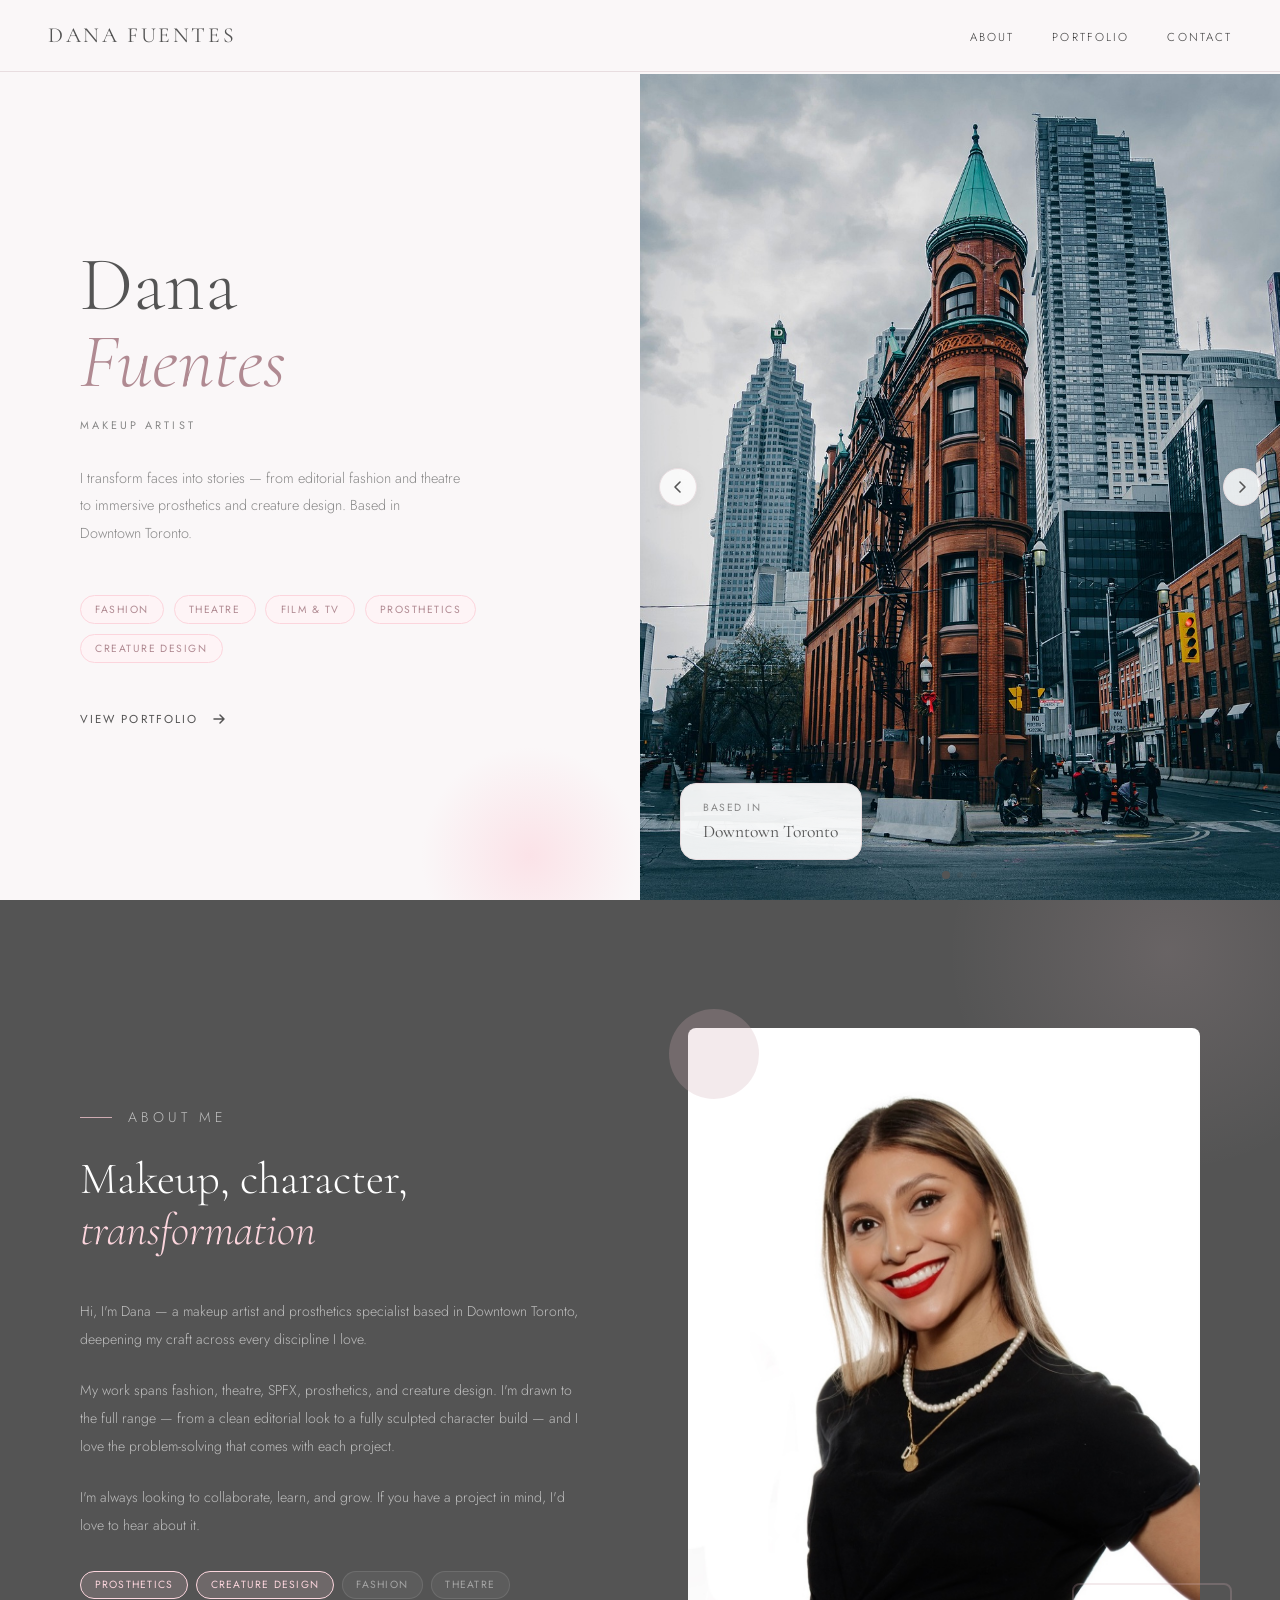
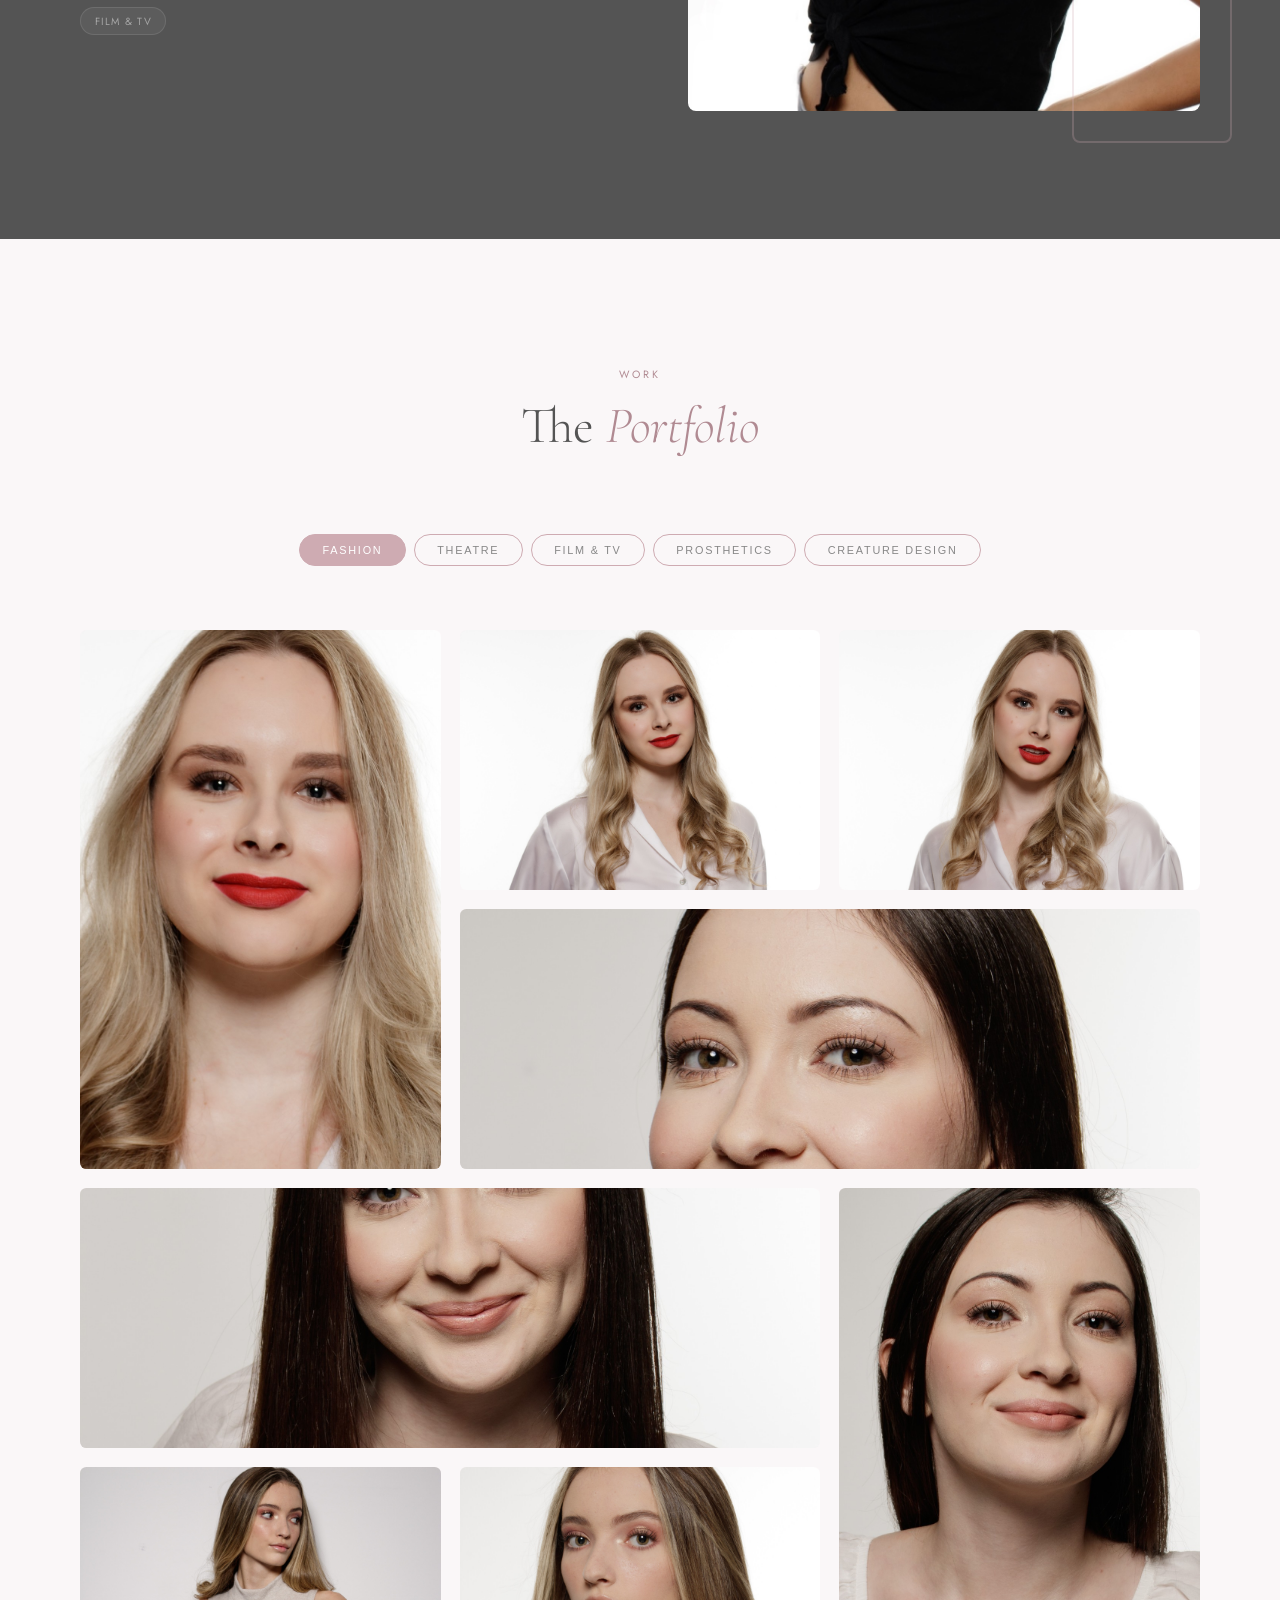
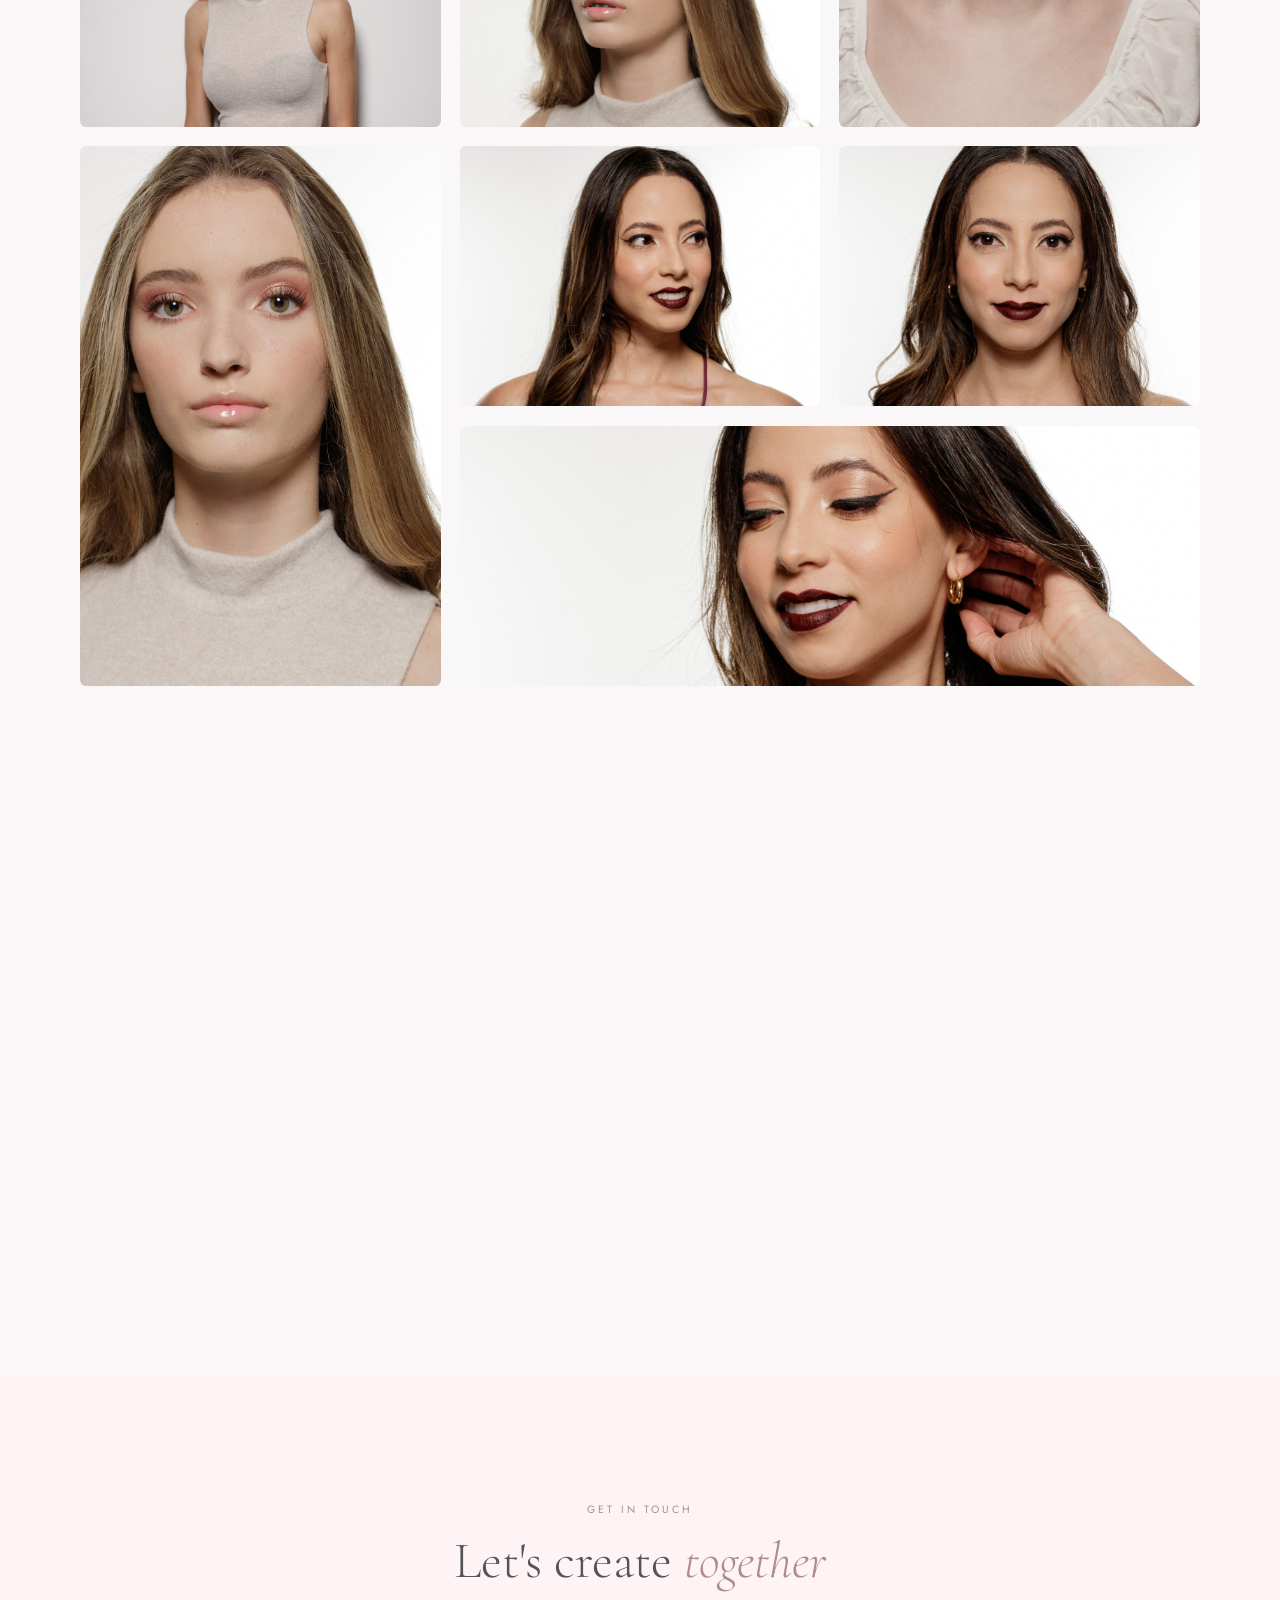
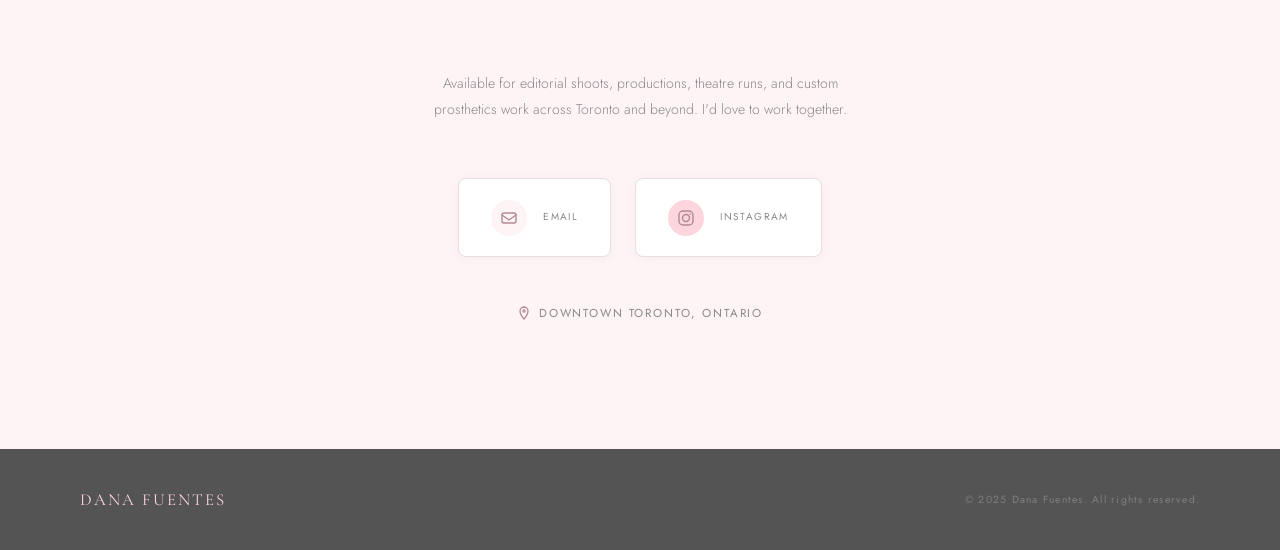
==== commit bf7c3cbd: "add more changes" ====
--- a/index.html
+++ b/index.html
@@ -48,7 +48,7 @@
 <section id="hero">
   <div class="hero-left">
     <h1 class="hero-name">Dana<br><em>Fuentes</em></h1>
-    <p class="hero-eyebrow">Makeup Artist · Prosthetics Specialist</p>
+    <p class="hero-eyebrow">Makeup Artist </p>
     <p class="hero-desc">
       I transform faces into stories — from editorial fashion and theatre
       to immersive prosthetics and creature design. Based in Downtown Toronto.
@@ -136,9 +136,8 @@
     <p class="about-label">About Me</p>
     <h2 class="about-heading">Makeup, character, <em>transformation</em></h2>
     <p>Hi, I'm Dana — a makeup artist and prosthetics specialist based in Downtown
-    Toronto. I'm currently studying at the Canadian Make-up Institute (CMU), deepening
-    my craft across every discipline I love.</p>
-    <p>My work spans fashion, theatre, film and TV, prosthetics, and creature design.
+    Toronto, deepening my craft across every discipline I love.</p>
+    <p>My work spans fashion, theatre, SPFX, prosthetics, and creature design.
     I'm drawn to the full range — from a clean editorial look to a fully sculpted
     character build — and I love the problem-solving that comes with each project.</p>
     <p>I'm always looking to collaborate, learn, and grow. If you have a project in
@@ -286,11 +285,11 @@
   <div class="portfolio-panel" data-panel="theatre">
     <div class="gallery-grid cols-3">
       
-      <div class="gallery-item" onclick="openLightbox(this)">
+      <!-- <div class="gallery-item" onclick="openLightbox(this)"> -->
         <!-- <div class="img-placeholder"><span class="cs-icon"><svg width="22" height="22" viewBox="0 0 22 22" fill="none"><rect x="1" y="1" width="20" height="20" rx="3" stroke="currentColor" stroke-width="1.2"/><circle cx="7.5" cy="8" r="2" stroke="currentColor" stroke-width="1.2"/><path d="M1 16l5-5 3 3 4-5 8 7" stroke="currentColor" stroke-width="1.2" stroke-linejoin="round"/></svg></span><span class="cs-badge">Coming Soon</span><span class="cs-text">Photo 1</span></div> -->
-        <img src="images/theatre/1.jpg" alt="Photo 01" class="gallery-img" style="object-position: 50% 40%;">
-        <div class="gallery-item-overlay"><span class="gallery-item-label">Theatre · 01</span></div>
-      </div>
+        <!-- <img src="images/theatre/1.jpg" alt="Photo 01" class="gallery-img" style="object-position: 50% 40%;"> -->
+        <!-- <div class="gallery-item-overlay"><span class="gallery-item-label">Theatre · 01</span></div> -->
+      <!-- </div> -->
       <div class="gallery-item" onclick="openLightbox(this)">
         <!-- <div class="img-placeholder"><span class="cs-icon"><svg width="22" height="22" viewBox="0 0 22 22" fill="none"><rect x="1" y="1" width="20" height="20" rx="3" stroke="currentColor" stroke-width="1.2"/><circle cx="7.5" cy="8" r="2" stroke="currentColor" stroke-width="1.2"/><path d="M1 16l5-5 3 3 4-5 8 7" stroke="currentColor" stroke-width="1.2" stroke-linejoin="round"/></svg></span><span class="cs-badge">Coming Soon</span><span class="cs-text">Photo 1</span></div> -->
         <img src="images/theatre/2.jpg" alt="Photo 02" class="gallery-img" style="object-position: 50% 40%;">
@@ -299,17 +298,17 @@
       <div class="gallery-item" onclick="openLightbox(this)">
         <!-- <div class="img-placeholder"><span class="cs-icon"><svg width="22" height="22" viewBox="0 0 22 22" fill="none"><rect x="1" y="1" width="20" height="20" rx="3" stroke="currentColor" stroke-width="1.2"/><circle cx="7.5" cy="8" r="2" stroke="currentColor" stroke-width="1.2"/><path d="M1 16l5-5 3 3 4-5 8 7" stroke="currentColor" stroke-width="1.2" stroke-linejoin="round"/></svg></span><span class="cs-badge">Coming Soon</span><span class="cs-text">Photo 1</span></div> -->
         <img src="images/theatre/3.jpg" alt="Photo 03" class="gallery-img" style="object-position: 50% 40%;">
-        <div class="gallery-item-overlay"><span class="gallery-item-label">Theatre · 01</span></div>
+        <div class="gallery-item-overlay"><span class="gallery-item-label">Theatre · 02</span></div>
       </div>
        <div class="gallery-item" onclick="openLightbox(this)">
         <!-- <div class="img-placeholder"><span class="cs-icon"><svg width="22" height="22" viewBox="0 0 22 22" fill="none"><rect x="1" y="1" width="20" height="20" rx="3" stroke="currentColor" stroke-width="1.2"/><circle cx="7.5" cy="8" r="2" stroke="currentColor" stroke-width="1.2"/><path d="M1 16l5-5 3 3 4-5 8 7" stroke="currentColor" stroke-width="1.2" stroke-linejoin="round"/></svg></span><span class="cs-badge">Coming Soon</span><span class="cs-text">Photo 1</span></div> -->
         <img src="images/theatre/4.jpg" alt="Photo 04" class="gallery-img" style="object-position: 50% 40%;">
-        <div class="gallery-item-overlay"><span class="gallery-item-label">Theatre · 01</span></div>
+        <div class="gallery-item-overlay"><span class="gallery-item-label">Theatre · 03</span></div>
       </div>                 
       <div class="gallery-item" onclick="openLightbox(this)">
         <!-- <div class="img-placeholder"><span class="cs-icon"><svg width="22" height="22" viewBox="0 0 22 22" fill="none"><rect x="1" y="1" width="20" height="20" rx="3" stroke="currentColor" stroke-width="1.2"/><circle cx="7.5" cy="8" r="2" stroke="currentColor" stroke-width="1.2"/><path d="M1 16l5-5 3 3 4-5 8 7" stroke="currentColor" stroke-width="1.2" stroke-linejoin="round"/></svg></span><span class="cs-badge">Coming Soon</span><span class="cs-text">Photo 1</span></div> -->
         <img src="images/theatre/5.jpg" alt="Photo 05" class="gallery-img" style="object-position: 50% 40%;">
-        <div class="gallery-item-overlay"><span class="gallery-item-label">Theatre · 01</span></div>
+        <div class="gallery-item-overlay"><span class="gallery-item-label">Theatre · 04</span></div>
       </div>
     </div>
   </div>
@@ -373,12 +372,12 @@
 
   <!-- Booking callout -->
   <div class="prosthetics-callout reveal">
-    <div>
+    <!-- <div>
       <h3>Custom Prosthetics &amp; <em>Creature Builds</em></h3>
       <p>From lifecasting and foam latex to silicone work and full creature builds — I design
       and apply custom prosthetics for screen, stage, and special projects. Every piece is
       built to hold up under camera and live conditions.</p>
-    </div>
+    </div> -->
     <!--
       FORMSPREE SETUP (one-time, free):
       1. Go to https://formspree.io and sign up
@@ -386,7 +385,7 @@
       3. Replace YOUR_FORM_ID below with that ID
       That's it — Formspree delivers submissions straight to danafh4@gmail.com.
     -->
-    <form class="booking-form" id="booking-form" action="https://formspree.io/f/YOUR_FORM_ID" method="POST">
+    <form class="booking-form" id="booking-form" action="https://formspree.io/f/xlgzepqr" method="POST">
       <!-- Formspree config: reply-to sender, custom subject -->
       <input type="hidden" name="_replyto" value="">
       <input type="hidden" name="_subject" id="form-subject" value="Booking Enquiry">
@@ -398,8 +397,8 @@
           <input type="text" name="name" placeholder="Your name" required>
         </label>
         <label>Email
-          <input type="email" name="email" placeholder="your@email.com" required
-                 oninput="document.querySelector('[name=_replyto]').value=this.value">
+          <input type="email" name="email" placeholder="your@email.com" required>
+                 <!-- oninput="document.querySelector('[name=_replyto]').value=this.value"> -->
         </label>
       </div>
       <label>I'm interested in
--- a/css/variables.css
+++ b/css/variables.css
@@ -5,22 +5,22 @@
 
 :root {
   /* ── Palette ── */
-  --pink:       #d4737a;   /* primary accent — used for CTAs, headings, highlights */
-  --pink-lt:    #f0c4c7;   /* soft tint — backgrounds, glows */
-  --pink-xs:    #fdf0f1;   /* near-white pink — section backgrounds */
-  --pink-dk:    #a85059;   /* deep rose — hover states, strong accents */
+  --pink:       #ceabb2;   /* primary accent — mid rose/mauve */
+  --pink-lt:    #fcd5dd;   /* soft blush — backgrounds, glows */
+  --pink-xs:    #fef4f6;   /* near-white blush — section backgrounds */
+  --pink-dk:    #b08a92;   /* deeper mauve — hover states, strong accents */
 
-  --beige:      #faf5ee;   /* page base background */
-  --beige-md:   #ede4d5;   /* borders, dividers */
-  --beige-dk:   #cfc0a8;   /* muted borders */
+  --beige:      #faf7f8;   /* page base background */
+  --beige-md:   #e8dde0;   /* borders, dividers */
+  --beige-dk:   #ceabb2;   /* muted borders */
 
-  --green:      #4a6b57;   /* secondary accent — used sparingly */
-  --green-lt:   #7a9e8a;
-  --green-xs:   #eaf0ec;
+  --green:      #545454;   /* secondary — charcoal, used for dark panels */
+  --green-lt:   #7a7a7a;
+  --green-xs:   #f2f0f0;
 
-  --dark:       #1c1a1b;   /* near-black for dark sections */
-  --text:       #2c2528;   /* body text */
-  --text-lt:    #7a6e72;   /* muted text */
+  --dark:       #545454;   /* near-black charcoal for dark sections */
+  --text:       #3a3a3a;   /* body text */
+  --text-lt:    #888888;   /* muted text */
 
   /* ── Typography ── */
   --font-display: 'Cormorant Garamond', serif;
@@ -49,12 +49,12 @@
 /* ── Shared section labels ── */
 .section-eyebrow {
   font-size: .66rem; letter-spacing: .28em; text-transform: uppercase;
-  color: var(--pink); margin-bottom: 1rem;
+  color: var(--pink-dk); margin-bottom: 1rem;
 }
 .section-title {
   font-family: var(--font-display);
   font-size: clamp(2.8rem, 4vw, 4.5rem);
   font-weight: 300; line-height: 1.1; color: var(--dark);
 }
-.section-title em { font-style: italic; color: var(--pink); }
-.section-header { text-align: center; margin-bottom: 5rem; }
+.section-title em { font-style: italic; color: var(--pink-dk); }
+.section-header { text-align: center; margin-bottom: 5rem; }
--- a/css/nav.css
+++ b/css/nav.css
@@ -6,7 +6,7 @@
   position: fixed; top: 0; left: 0; right: 0; z-index: 100;
   display: flex; align-items: center; justify-content: space-between;
   padding: 1.4rem 3rem;
-  background: rgba(250, 245, 238, 0.9);
+  background: rgba(250, 247, 248, 0.92);
   backdrop-filter: blur(14px);
   border-bottom: 1px solid var(--beige-md);
   transition: padding .3s;
@@ -17,7 +17,7 @@
   font-family: var(--font-display);
   font-size: 1.35rem; font-weight: 400;
   letter-spacing: .12em; text-transform: uppercase;
-  color: var(--pink-dk); text-decoration: none;
+  color: var(--dark); text-decoration: none;
 }
 
 .nav-links { display: flex; gap: 2.4rem; list-style: none; }
@@ -30,7 +30,7 @@
   content: ''; position: absolute; bottom: 0; left: 0;
   width: 0; height: 1px; background: var(--pink); transition: width .3s;
 }
-.nav-links a:hover { color: var(--pink-dk); }
+.nav-links a:hover { color: var(--dark); }
 .nav-links a:hover::after { width: 100%; }
 
 /* Hamburger */
@@ -46,7 +46,7 @@
 /* Mobile fullscreen menu */
 .mobile-menu {
   display: none; position: fixed; inset: 0;
-  background: rgba(250, 245, 238, 0.96);
+  background: rgba(250, 247, 248, 0.97);
   backdrop-filter: blur(18px);
   -webkit-backdrop-filter: blur(18px);
   z-index: 99;
@@ -59,10 +59,10 @@
   color: var(--text-lt); text-decoration: none;
   transition: color .2s;
 }
-.mobile-menu a:hover { color: var(--pink); }
+.mobile-menu a:hover { color: var(--pink-dk); }
 
 @media (max-width: 900px) {
   nav { padding: 1.2rem 1.8rem; }
   .nav-links { display: none; }
   .hamburger { display: flex; }
-}
+}
--- a/css/hero.css
+++ b/css/hero.css
@@ -13,13 +13,12 @@
   display: flex; flex-direction: column; justify-content: center;
   padding: 6rem 4rem 6rem 5rem; position: relative;
 }
-/* Subtle pink glow — bottom right, away from text */
 .hero-left::before {
   content: ''; position: absolute;
   bottom: -8%; right: 0;
   width: 220px; height: 220px; border-radius: 50%;
   background: radial-gradient(circle, var(--pink-lt) 0%, transparent 70%);
-  pointer-events: none; opacity: .5;
+  pointer-events: none; opacity: .6;
 }
 
 .hero-name {
@@ -28,7 +27,7 @@
   font-weight: 300; line-height: 1.0;
   color: var(--dark); margin-bottom: 1rem;
 }
-.hero-name em { display: block; font-style: italic; color: var(--pink); }
+.hero-name em { display: block; font-style: italic; color: var(--pink-dk); }
 
 .hero-eyebrow {
   font-size: .68rem; font-weight: 400;
@@ -53,7 +52,7 @@
 .hero-cta {
   display: inline-flex; align-items: center; gap: .8rem;
   font-size: .72rem; letter-spacing: .18em; text-transform: uppercase;
-  font-weight: 400; color: var(--pink-dk); text-decoration: none; transition: gap .3s;
+  font-weight: 400; color: var(--dark); text-decoration: none; transition: gap .3s;
 }
 .hero-cta svg { transition: transform .3s; }
 .hero-cta:hover { gap: 1.2rem; }
@@ -73,7 +72,7 @@
 .hero-right::after {
   content: ''; position: absolute; top: -6%; left: -6%;
   width: 180px; height: 180px; border-radius: 50%;
-  background: var(--green-xs); opacity: .65; pointer-events: none; z-index: 0;
+  background: var(--pink-xs); opacity: .8; pointer-events: none; z-index: 0;
 }
 
 /* Slider track */
@@ -95,7 +94,7 @@
 .hero-placeholder {
   width: 100%; height: 100%;
   display: flex; flex-direction: column; align-items: center; justify-content: center;
-  gap: 1rem; color: var(--pink-lt);
+  gap: 1rem; color: var(--pink);
   font-size: .72rem; letter-spacing: .14em; text-transform: uppercase;
 }
 .hero-placeholder svg { opacity: .35; }
@@ -106,8 +105,8 @@
   z-index: 3; background: rgba(255,255,255,.82); border: 1px solid var(--beige-md);
   border-radius: 50%; width: 38px; height: 38px;
   display: flex; align-items: center; justify-content: center;
-  cursor: pointer; color: var(--pink-dk);
-  box-shadow: 0 2px 12px rgba(28,26,27,.08);
+  cursor: pointer; color: var(--dark);
+  box-shadow: 0 2px 12px rgba(84,84,84,.08);
   transition: background .2s, transform .2s;
 }
 .hero-arrow:hover { background: #fff; transform: translateY(-50%) scale(1.08); }
@@ -121,18 +120,18 @@
 }
 .hero-dot {
   width: 6px; height: 6px; border-radius: 50%;
-  background: rgba(168,80,89,.3); border: none; padding: 0; cursor: pointer;
+  background: rgba(84,84,84,.25); border: none; padding: 0; cursor: pointer;
   transition: background .25s, transform .25s;
 }
 .hero-dot.active {
-  background: var(--pink-dk); transform: scale(1.35);
+  background: var(--dark); transform: scale(1.35);
 }
 
 .hero-badge {
   position: absolute; bottom: 2.5rem; left: 2.5rem; z-index: 4;
   background: rgba(255,255,255,.92); border: 1px solid var(--beige-md);
   border-radius: 1rem; padding: 1rem 1.4rem;
-  box-shadow: 0 8px 32px rgba(28,26,27,.06);
+  box-shadow: 0 8px 32px rgba(84,84,84,.06);
 }
 .hero-badge p { font-size: .65rem; letter-spacing: .14em; text-transform: uppercase; color: var(--text-lt); margin-bottom: .3rem; }
 .hero-badge strong { font-family: var(--font-display); font-size: 1.1rem; font-weight: 400; color: var(--dark); }
--- a/css/about.css
+++ b/css/about.css
@@ -9,11 +9,11 @@
   background: var(--dark); color: #fff;
   position: relative; overflow: hidden;
 }
-/* Pink glow accent */
+/* Blush glow accent */
 #about::before {
   content: ''; position: absolute; top: -20%; right: -10%;
   width: 480px; height: 480px; border-radius: 50%;
-  background: radial-gradient(circle, rgba(212,115,122,.15) 0%, transparent 65%);
+  background: radial-gradient(circle, rgba(252,213,221,.12) 0%, transparent 65%);
 }
 
 .about-label {
@@ -31,7 +31,7 @@
   font-size: clamp(2.4rem, 3.5vw, 3.6rem);
   font-weight: 300; line-height: 1.15; margin-bottom: 2.5rem; color: #fff;
 }
-.about-heading em { font-style: italic; color: var(--pink); }
+.about-heading em { font-style: italic; color: var(--pink-lt); }
 
 .about-body p {
   font-size: .88rem; font-weight: 300; line-height: 2;
@@ -46,7 +46,7 @@
   color: rgba(255,255,255,.45);
 }
 .spec-chip.highlight {
-  background: rgba(212,115,122,.18); border-color: var(--pink);
+  background: rgba(252,213,221,.15); border-color: var(--pink-lt);
   color: var(--pink-lt);
 }
 
@@ -56,7 +56,7 @@
 .about-accent-dot {
   position: absolute; top: -1.2rem; left: -1.2rem;
   width: 90px; height: 90px; border-radius: 50%;
-  background: var(--pink); opacity: .15;
+  background: var(--pink); opacity: .25;
 }
 
 .about-img-frame {
@@ -69,9 +69,9 @@
 .about-accent-box {
   position: absolute; bottom: -2rem; right: -2rem;
   width: 160px; height: 160px;
-  border: 2px solid var(--pink); border-radius: .5rem; opacity: .2;
+  border: 2px solid var(--pink); border-radius: .5rem; opacity: .25;
 }
 
 @media (max-width: 900px) {
   #about { grid-template-columns: 1fr; padding: var(--section-pad-sm); gap: 3rem; }
-}
+}
--- a/css/portfolio.css
+++ b/css/portfolio.css
@@ -52,20 +52,19 @@
 .gallery-grid.masonry .gallery-item { height: 100%; }
 
 .gallery-item img {
-  width: 100%; 
-  height: 100%; 
-  object-fit: cover; 
+  width: 100%;
+  height: 100%;
+  object-fit: cover;
   display: block;
   object-position: top;
   /* object-position: center; */
   transition: transform .6s cubic-bezier(.25,.46,.45,.94);
-  
 }
 .gallery-item:hover img { transform: scale(1.06); }
 
 .gallery-item-overlay {
   position: absolute; inset: 0;
-  background: linear-gradient(to top, rgba(28,26,27,.78) 0%, transparent 55%);
+  background: linear-gradient(to top, rgba(84,84,84,.78) 0%, transparent 55%);
   opacity: 0; transition: opacity .35s;
   display: flex; align-items: flex-end; padding: 1.5rem;
 }
@@ -96,16 +95,25 @@
 
 /* ── Prosthetics / booking callout ── */
 .prosthetics-callout {
-  margin: 6rem 0 0; padding: 4rem 5rem;
-  background: var(--pink-dk); border-radius: .8rem;
-  display: grid; grid-template-columns: 1fr 1fr;
-  gap: 3rem; align-items: center;
-  position: relative; overflow: hidden;
+  margin: 6rem auto 0;
+  max-width: 780px;
+  width: 90%;
+  padding: 4rem 4.5rem;
+  /* background: var(--dark); */
+  background: #ceabb2;
+  border-radius: 1rem;
+  display: flex;
+  flex-direction: column;
+  gap: 0;
+  align-items: stretch;
+  position: relative;
+  overflow: hidden;
+  box-shadow: 0 20px 60px rgba(84, 84, 84, .18);
 }
 .prosthetics-callout::before {
   content: ''; position: absolute; right: -5%; top: -40%;
   width: 350px; height: 350px; border-radius: 50%;
-  background: rgba(255,255,255,.06);
+  background: rgba(252,213,221,.07);
 }
 .prosthetics-callout h3 {
   font-family: var(--font-display); font-size: 2.2rem;
@@ -118,21 +126,29 @@
 }
 
 /* ── Booking form ── */
-.booking-form { display: flex; flex-direction: column; gap: 1rem; }
-
-.booking-form .form-row { display: grid; grid-template-columns: 1fr 1fr; gap: .75rem; }
+.booking-form {
+  display: flex;
+  flex-direction: column;
+  gap: 1.4rem;
+  width: 100%;
+}
+
+.booking-form .form-row { display: grid; grid-template-columns: 1fr 1fr; gap: .75rem;}
 
 .booking-form label {
   font-size: .62rem; letter-spacing: .18em; text-transform: uppercase;
-  color: rgba(255,255,255,.5); display: flex; flex-direction: column; gap: .4rem;
+  /* color: rgba(255,255,255,.5);  */
+  color:#545454;
+  /* font-weight: bold; */
+  display: flex; flex-direction: column; gap: .4rem;
 }
 .booking-form input,
 .booking-form textarea,
 .booking-form select {
-  font-family: var(--font-body); font-size: .82rem; font-weight: 300;
+  font-family: var(--font-body); font-size: .88rem; font-weight: 300;
   color: #fff; background: rgba(255,255,255,.1);
   border: 1px solid rgba(255,255,255,.22); border-radius: .35rem;
-  padding: .65rem .9rem; outline: none;
+  padding: .8rem 1rem; outline: none;
   transition: border-color .2s, background .2s;
   width: 100%;
 }
@@ -143,7 +159,7 @@
 .booking-form select:focus {
   border-color: rgba(255,255,255,.6); background: rgba(255,255,255,.15);
 }
-.booking-form select option { background: var(--pink-dk); color: #fff; }
+.booking-form select option { background: var(--dark); color: #fff; }
 .booking-form textarea { resize: vertical; min-height: 80px; }
 
 /* Category pills inside form */
@@ -156,7 +172,7 @@
   cursor: pointer; transition: all .2s;
 }
 .fcat:hover { border-color: rgba(255,255,255,.65); color: #fff; }
-.fcat.selected { background: rgba(255,255,255,.2); border-color: #fff; color: #fff; }
+.fcat.selected { background: rgba(252,213,221,.2); border-color: var(--pink-lt); color: #fff; }
 
 .booking-form .submit-btn {
   display: inline-flex; align-items: center; gap: .7rem;
@@ -183,9 +199,11 @@
   .gallery-grid.cols-3, .gallery-grid.masonry { grid-template-columns: repeat(2,1fr); }
   .gallery-grid.masonry { grid-auto-rows: 200px; }
   .gallery-grid.masonry .wide { grid-column: span 1; }
-  .prosthetics-callout { grid-template-columns: 1fr; padding: 3rem 2rem; }
+  .prosthetics-callout { padding: 2.5rem 2rem; }
 }
 @media (max-width: 600px) {
   .gallery-grid.cols-3, .gallery-grid.masonry, .gallery-grid.cols-2 { grid-template-columns: 1fr; }
   .gallery-grid.masonry .tall { grid-row: span 1; }
-}
+  .prosthetics-callout { padding: 2rem 1.25rem; width: 95%; }
+  .booking-form .form-row { grid-template-columns: 1fr; }
+}
--- a/css/contact.css
+++ b/css/contact.css
@@ -23,10 +23,10 @@
   padding: 1.3rem 2rem; background: #fff;
   border: 1px solid var(--beige-md); border-radius: .5rem;
   text-decoration: none; color: var(--text); font-size: .82rem;
-  transition: all .25s; box-shadow: 0 2px 12px rgba(28,26,27,.04);
+  transition: all .25s; box-shadow: 0 2px 12px rgba(84,84,84,.04);
 }
 .contact-card:hover {
-  border-color: var(--pink); box-shadow: 0 4px 24px rgba(212,115,122,.15);
+  border-color: var(--pink); box-shadow: 0 4px 24px rgba(206,171,178,.25);
   transform: translateY(-2px);
 }
 .cc-icon {
@@ -47,7 +47,7 @@
   color: var(--text-lt); display: flex; align-items: center;
   justify-content: center; gap: .5rem;
 }
-.location-line svg { color: var(--pink); }
+.location-line svg { color: var(--pink-dk); }
 
 /* ── Footer ── */
 footer {
@@ -64,7 +64,7 @@
 /* ── Lightbox ── */
 .lightbox {
   display: none; position: fixed; inset: 0;
-  background: rgba(28,26,27,.93); z-index: 200;
+  background: rgba(84,84,84,.93); z-index: 200;
   align-items: center; justify-content: center;
 }
 .lightbox.open { display: flex; }
@@ -79,4 +79,4 @@
 @media (max-width: 900px) {
   #contact { padding: var(--section-pad-sm); }
   footer { flex-direction: column; gap: 1rem; text-align: center; padding: 2rem; }
-}
+}
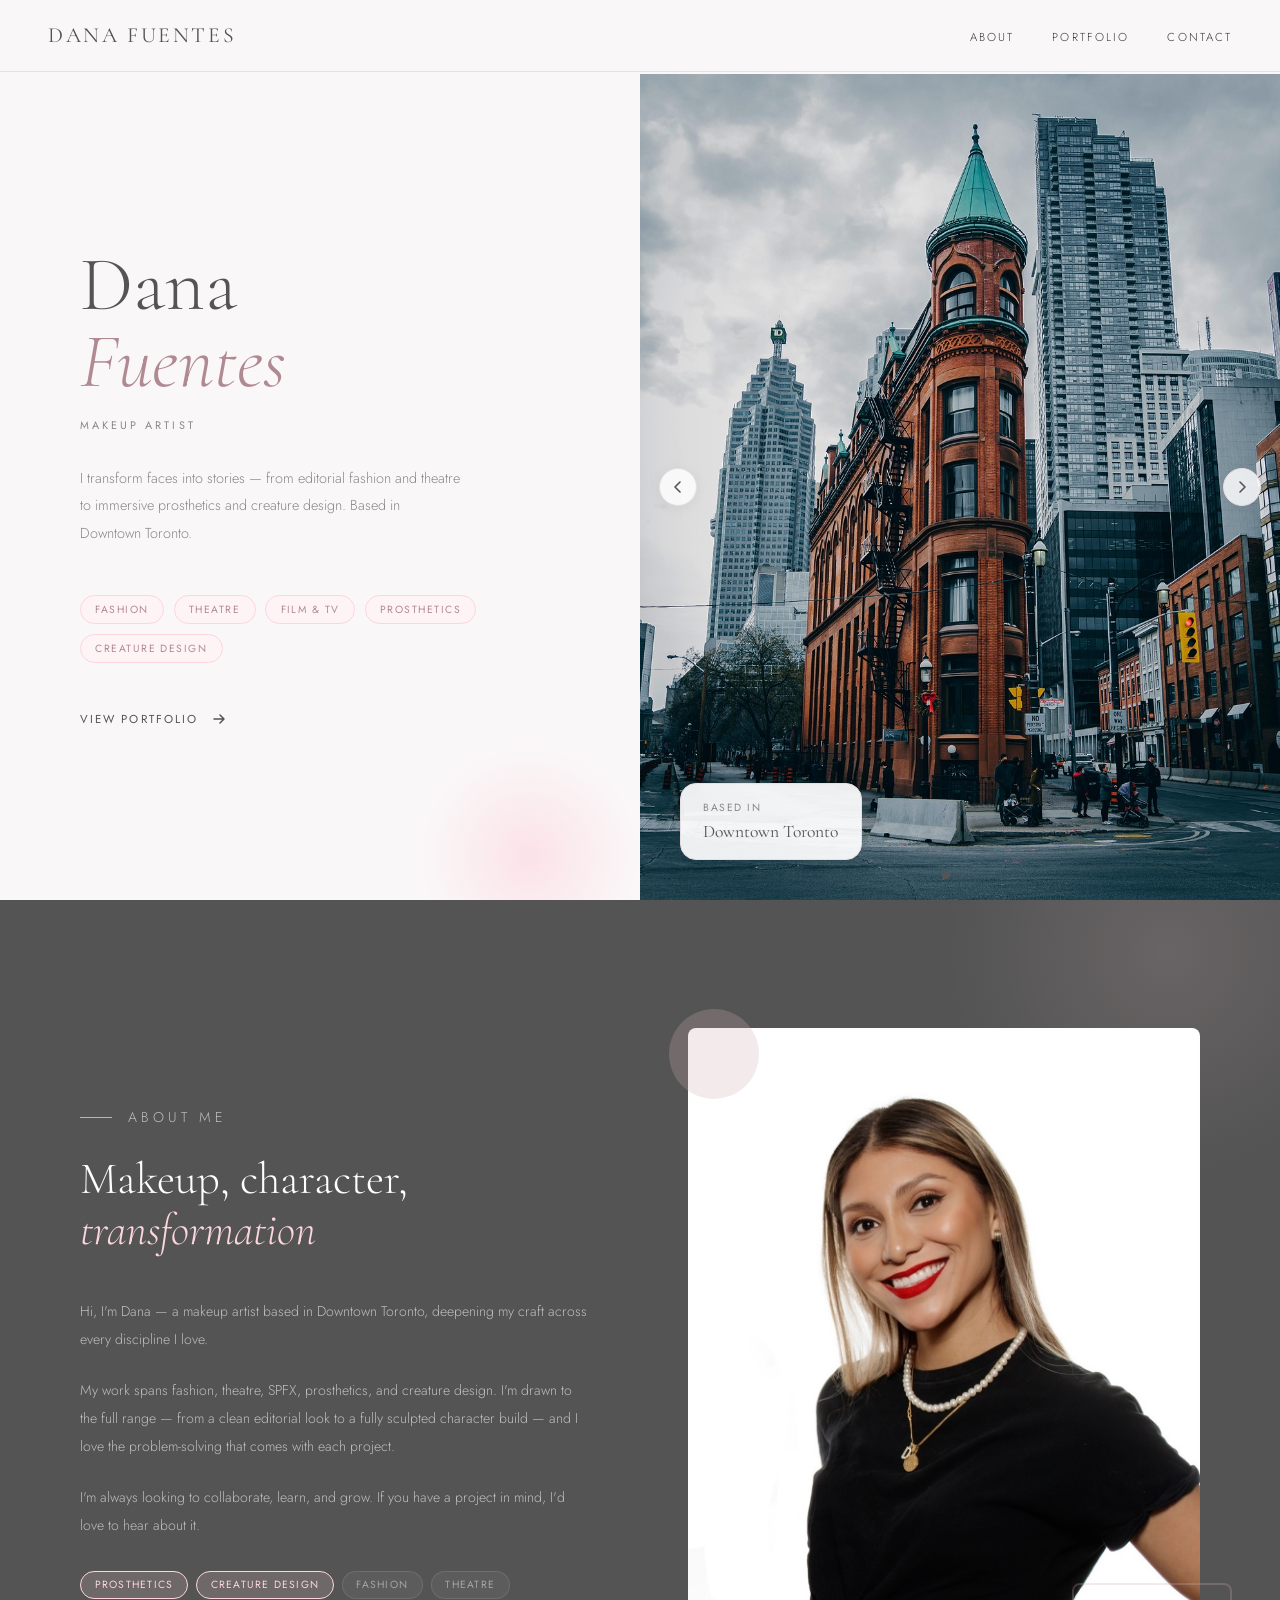
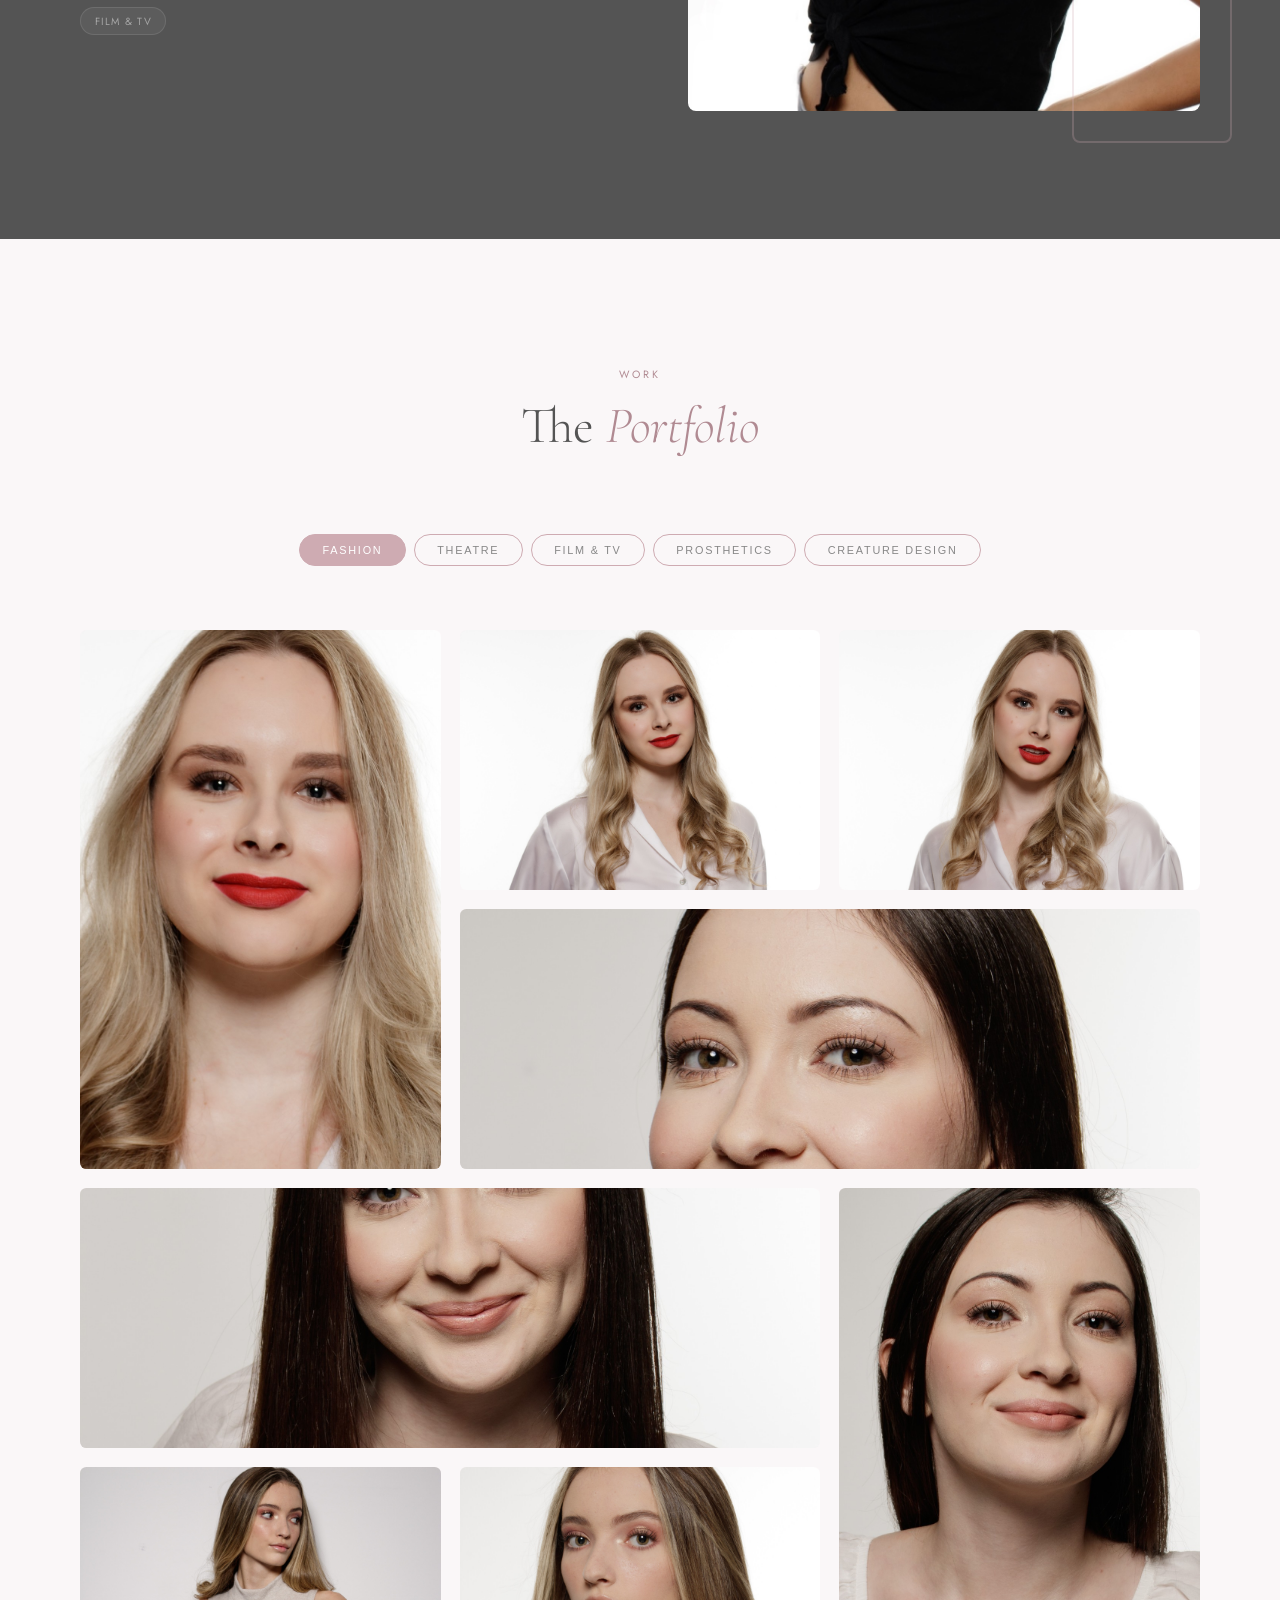
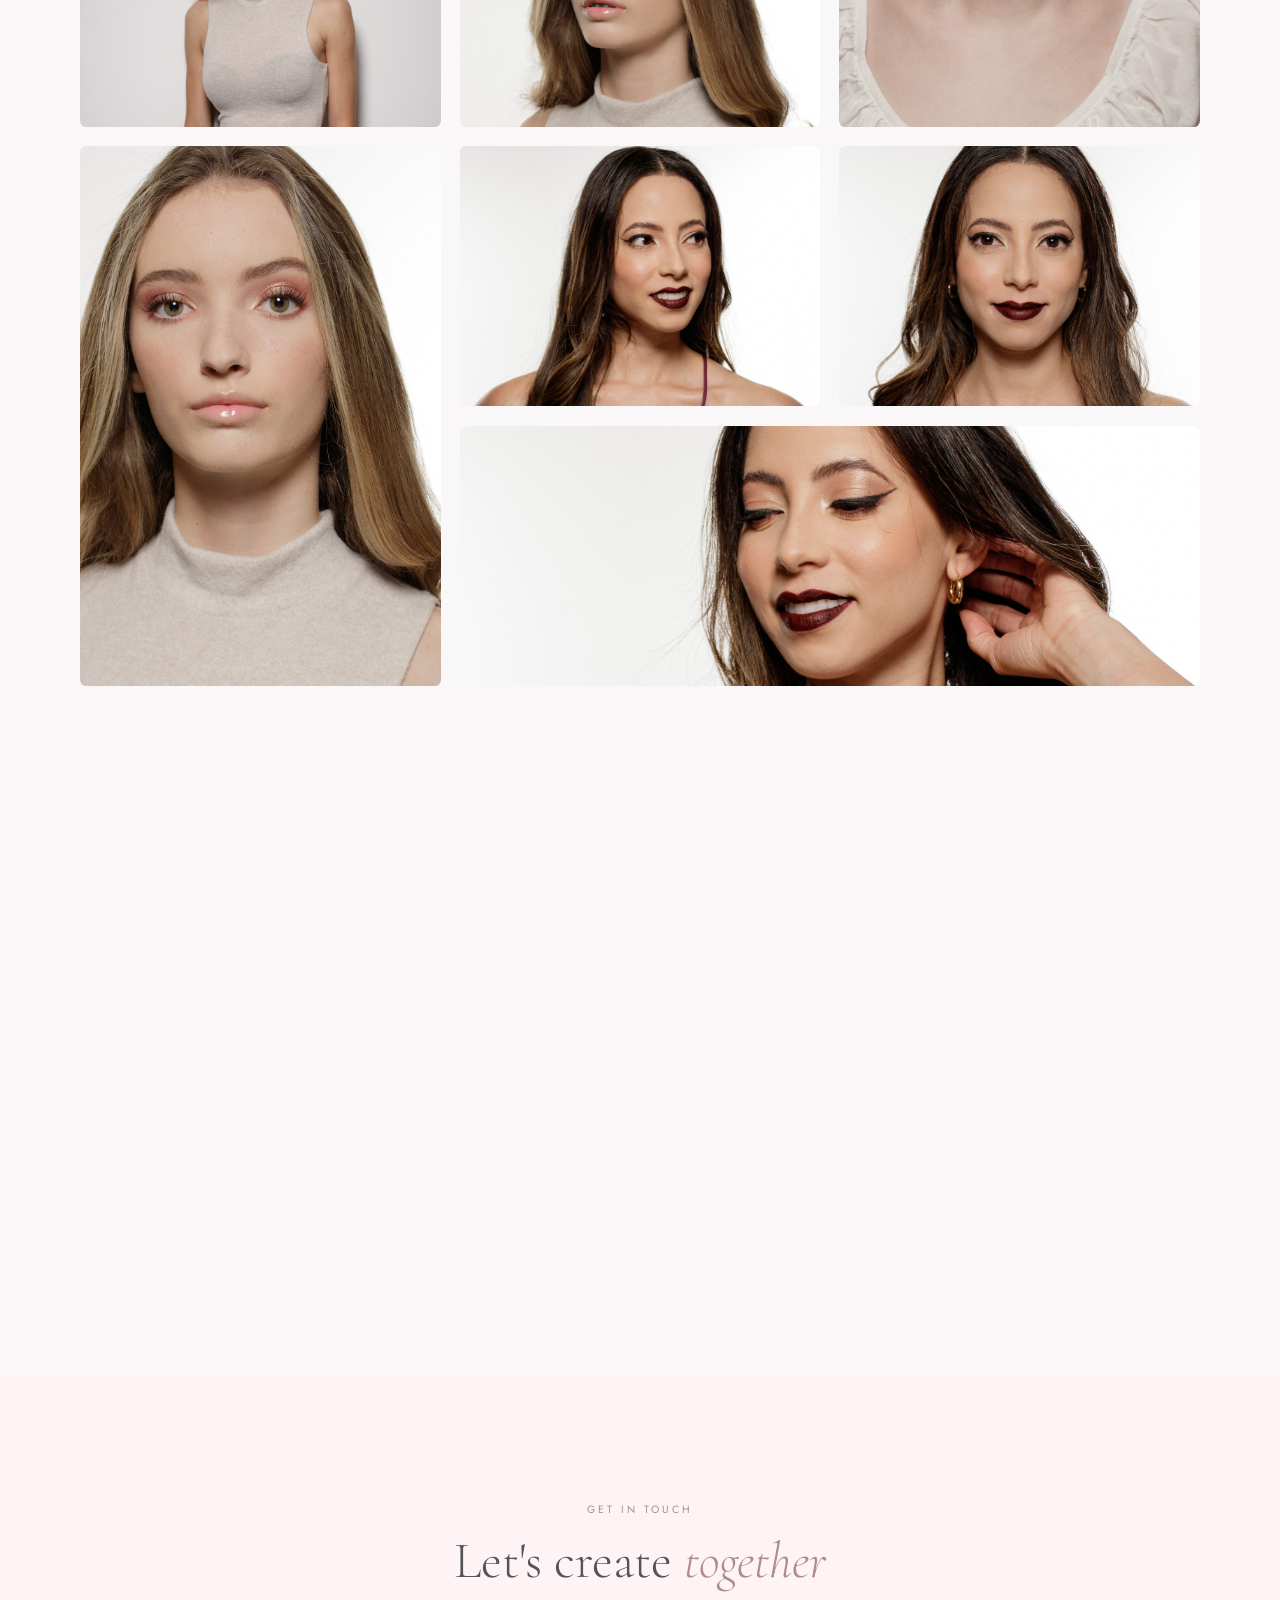
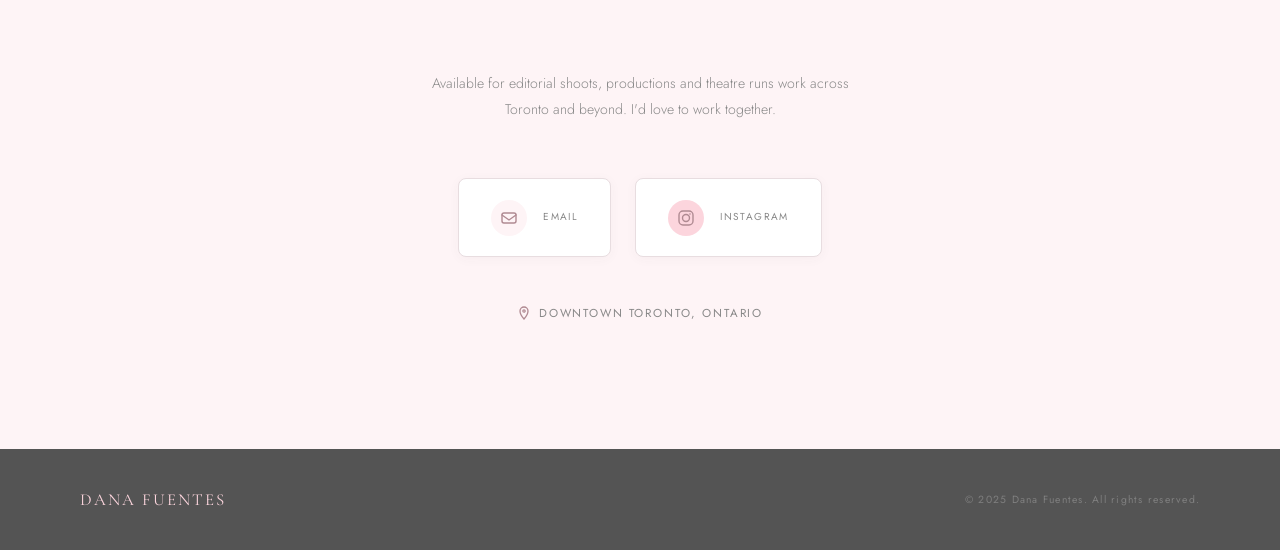
==== commit 6d6a1fad: "update index" ====
--- a/index.html
+++ b/index.html
@@ -135,7 +135,7 @@
   <div class="about-body reveal">
     <p class="about-label">About Me</p>
     <h2 class="about-heading">Makeup, character, <em>transformation</em></h2>
-    <p>Hi, I'm Dana — a makeup artist and prosthetics specialist based in Downtown
+    <p>Hi, I'm Dana — a makeup artist based in Downtown
     Toronto, deepening my craft across every discipline I love.</p>
     <p>My work spans fashion, theatre, SPFX, prosthetics, and creature design.
     I'm drawn to the full range — from a clean editorial look to a fully sculpted
@@ -345,7 +345,7 @@
         <div class="gallery-item-overlay"><span class="gallery-item-label">Film &amp; TV · 01</span></div>
       </div>
       <div class="gallery-item" onclick="openLightbox(this)">
-        <img src="images/prosthetics/2.jpg" alt="Photo 02" class="gallery-img" style="object-position: 50% 40%;">
+        <img src="images/prosthetics/2.JPG" alt="Photo 02" class="gallery-img" style="object-position: 50% 40%;">
         <div class="gallery-item-overlay"><span class="gallery-item-label">Film &amp; TV · 01</span></div>
       </div>      
       <div class="gallery-item" onclick="openLightbox(this)">
@@ -353,7 +353,7 @@
         <div class="gallery-item-overlay"><span class="gallery-item-label">Film &amp; TV · 01</span></div>
       </div>
       <div class="gallery-item" onclick="openLightbox(this)">
-        <img src="images/prosthetics/4.jpg" alt="Photo 04" class="gallery-img" style="object-position: 50% 40%;">
+        <img src="images/prosthetics/4.JPG" alt="Photo 04" class="gallery-img" style="object-position: 50% 40%;">
         <div class="gallery-item-overlay"><span class="gallery-item-label">Film &amp; TV · 01</span></div>
       </div>
 
@@ -436,7 +436,7 @@
     <h2 class="section-title">Let's create <em>together</em></h2>
   </div>
   <p class="section-sub reveal">
-    Available for editorial shoots, productions, theatre runs, and custom prosthetics
+    Available for editorial shoots, productions and theatre runs
     work across Toronto and beyond. I'd love to work together.
   </p>
   <div class="contact-cards reveal">
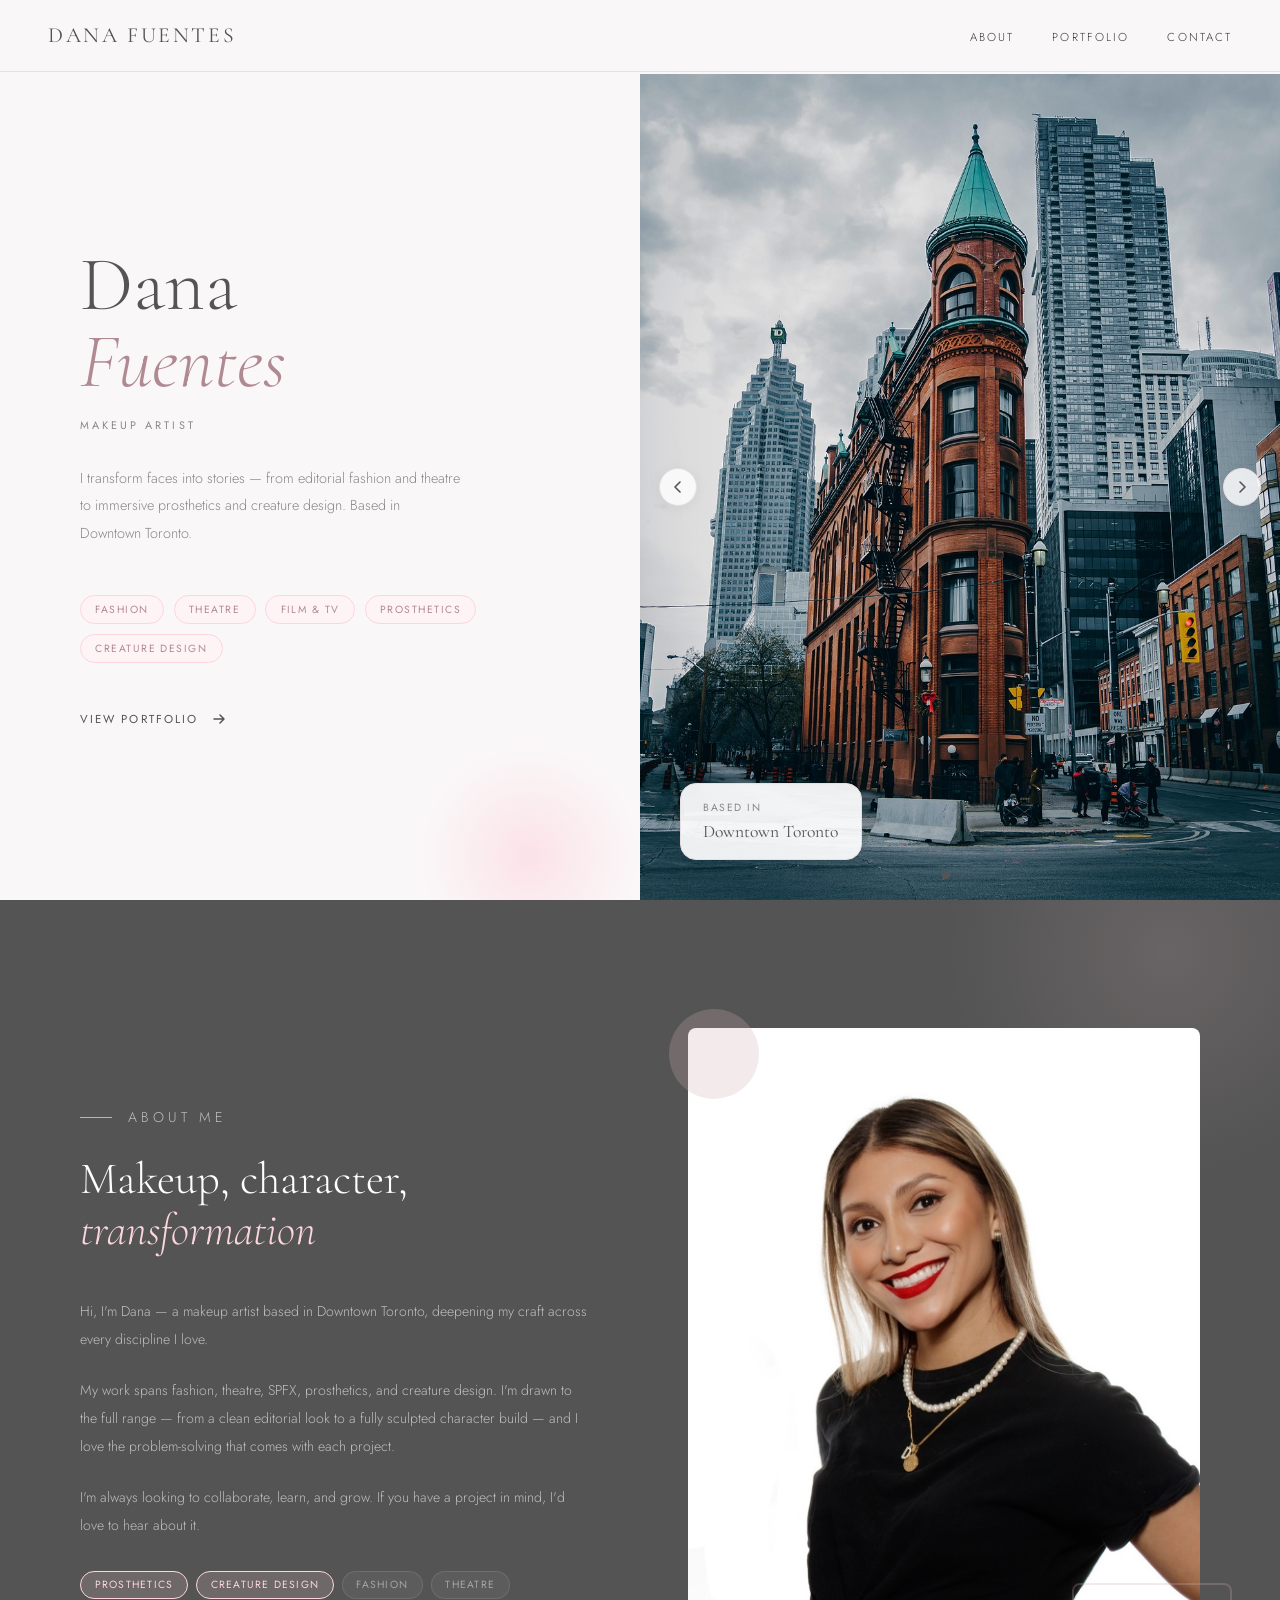
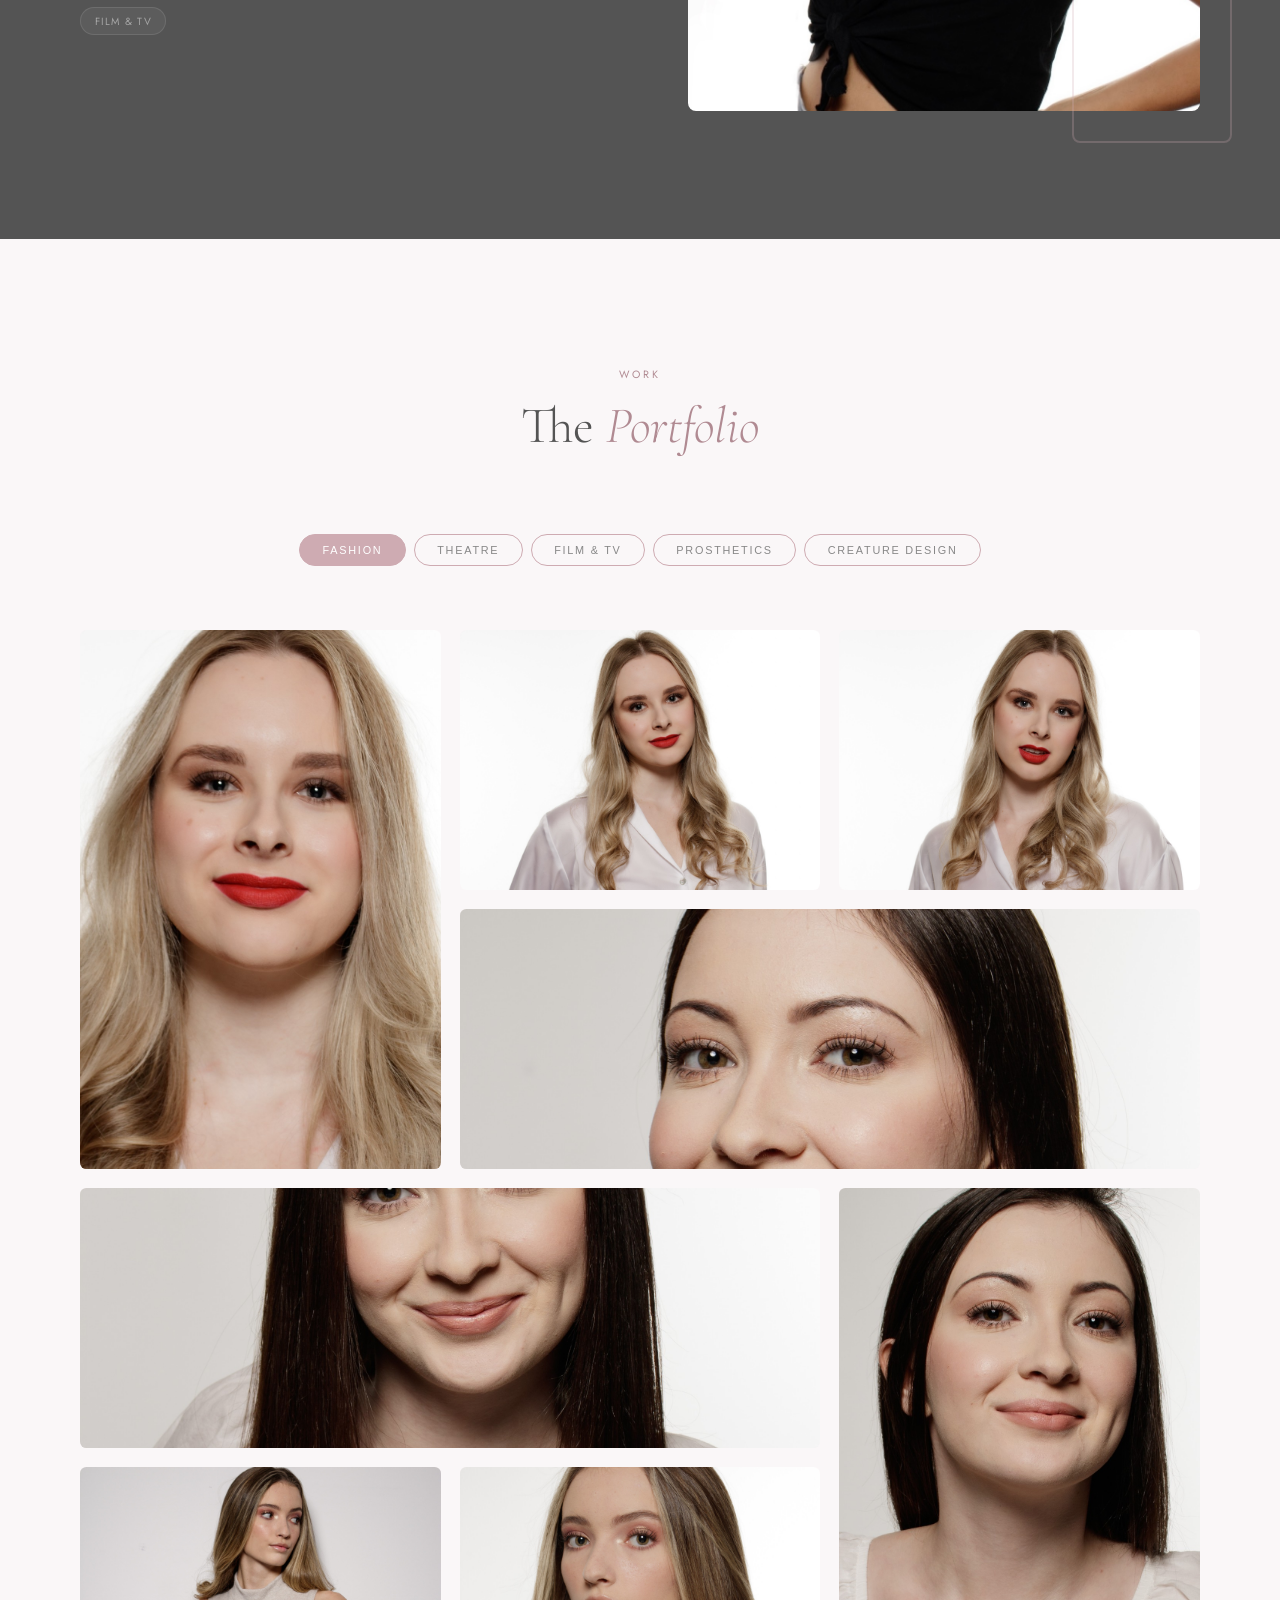
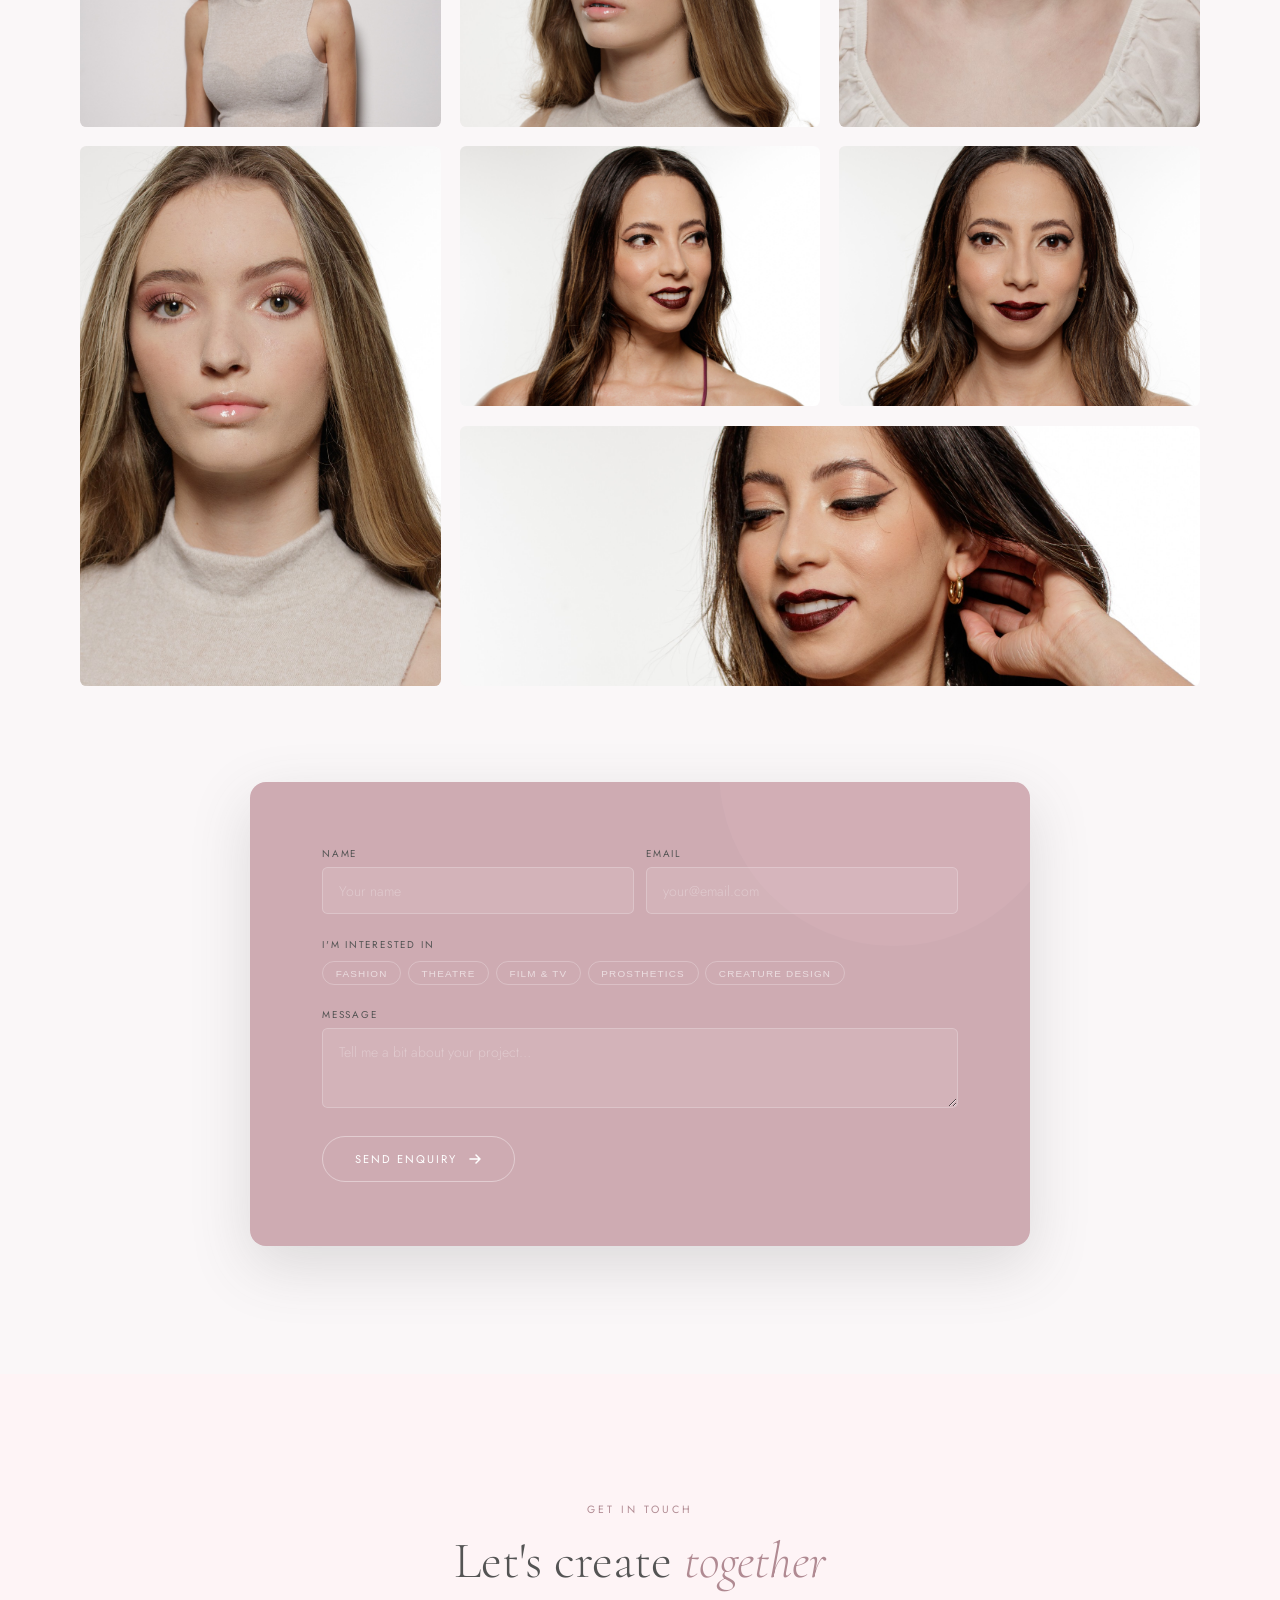
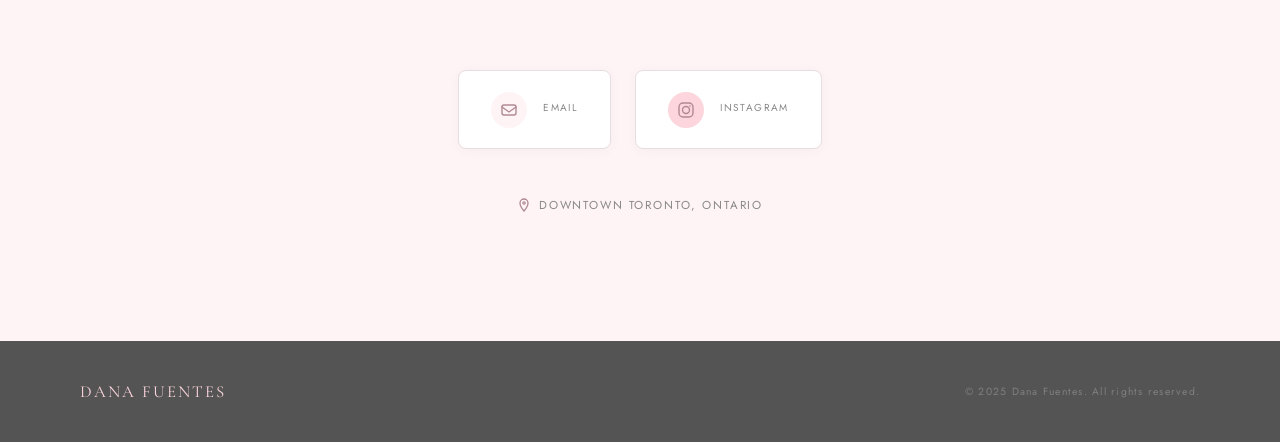
==== commit 13879c83: "update index" ====
--- a/index.html
+++ b/index.html
@@ -435,10 +435,10 @@
     <p class="section-eyebrow">Get in touch</p>
     <h2 class="section-title">Let's create <em>together</em></h2>
   </div>
-  <p class="section-sub reveal">
+  <!-- <p class="section-sub reveal">
     Available for editorial shoots, productions and theatre runs
     work across Toronto and beyond. I'd love to work together.
-  </p>
+  </p> -->
   <div class="contact-cards reveal">
     <a href="mailto:danafh4@gmail.com" class="contact-card email">
       <div class="cc-icon">
